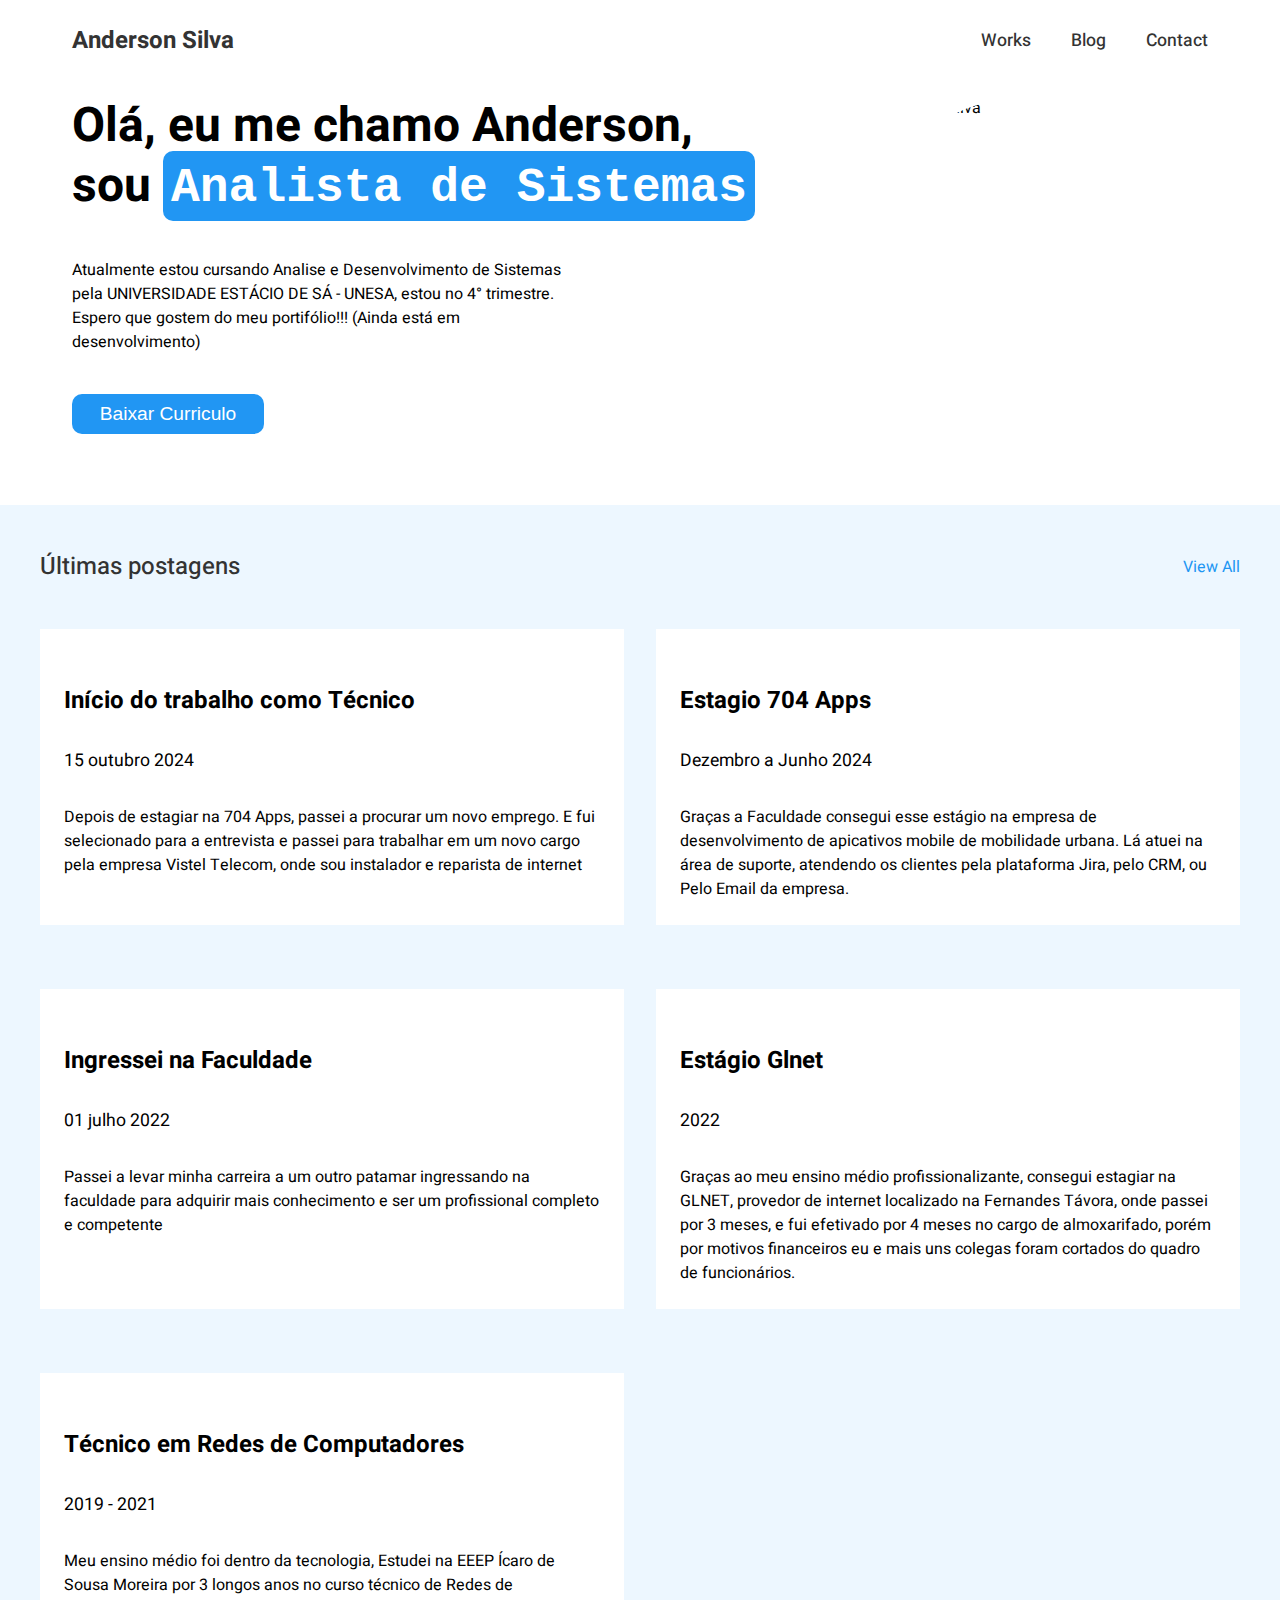
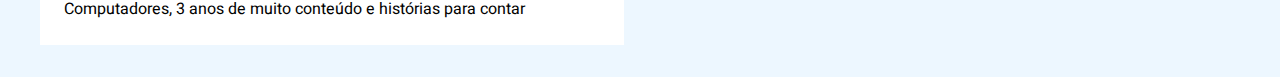
==== index.html @ 95ee0a13 "Atualizando portifólio" ====
<!DOCTYPE html>
<html lang="en">
  <head>
    <meta charset="UTF-8" />
    <meta name="viewport" content="width=device-width, initial-scale=1.0" />
    <title>Portifólio</title>
    <link rel="stylesheet" href="./css/styles.css" />
    <link rel="stylesheet" href="./css/responsive.css" />
  </head>
  <body>
    <header>
      <nav id="navbar">
        <div>
          <a href="#" class="nav-brand">Anderson Silva</a>
          <a href="#" class="nav-brand-responsivo"
            ><img
              src="https://avatars.githubusercontent.com/u/168702409?v=4"
              alt="Anderson da Silva"
              class="nav-brand-responsivo-img"
          /></a>
        </div>

        <ul class="nav-list">
          <li class="nav-item"><a href="#">Works</a></li>
          <li class="nav-item"><a href="#post">Blog</a></li>
          <li class="nav-item"><a href="#">Contact</a></li>
        </ul>
      </nav>
    </header>

    <main>
      <section id="banner">
        <div class="banner-content">
          <h1 class="banner-content-title">
            Olá, eu me chamo Anderson, <br />sou
            <span class="title-span"><code>Analista de Sistemas</code></span>
          </h1>
          <p class="banner-content-subtitle">
            Atualmente estou cursando Analise e Desenvolvimento de Sistemas pela
            UNIVERSIDADE ESTÁCIO DE SÁ - UNESA, estou no 4° trimestre. Espero
            que gostem do meu portifólio!!! (Ainda está em desenvolvimento)
          </p>
          <a
            href="./src/ANDERSON_DA_SILVA_VALENTIM.pdf"
            download="curriculo_anderson_atualizado"
            ><button class="banner-content-btn">Baixar Curriculo</button></a
          >
        </div>

        <img
          src="https://avatars.githubusercontent.com/u/168702409?v=4"
          alt="Anderson Silva"
          class="banner-image"
        />
      </section>

      <section id="post">
        <div class="post-content">
          <div class="post-content-header">
            <h2 class="section-title">Últimas postagens</h2>
            <a href="#" class="view-all-link">View All</a>
          </div>

          <div class="post-cards">
            <div class="post-card">
              <h3>Início do trabalho como Técnico</h3>
              <span>15 outubro 2024</span>
              <p>
                Depois de estagiar na 704 Apps, passei a procurar um novo
                emprego. E fui selecionado para a entrevista e passei para
                trabalhar em um novo cargo pela empresa Vistel Telecom, onde sou
                instalador e reparista de internet
              </p>
            </div>

            <div class="post-card">
              <h3>Estagio 704 Apps</h3>
              <span>Dezembro a Junho 2024</span>
              <p>
                Graças a Faculdade consegui esse estágio na empresa de
                desenvolvimento de apicativos mobile de mobilidade urbana. Lá
                atuei na área de suporte, atendendo os clientes pela plataforma
                Jira, pelo CRM, ou Pelo Email da empresa.
              </p>
            </div>

            <div class="post-card">
              <h3>Ingressei na Faculdade</h3>
              <span>01 julho 2022</span>
              <p>
                Passei a levar minha carreira a um outro patamar ingressando na
                faculdade para adquirir mais conhecimento e ser um profissional
                completo e competente
              </p>
            </div>

            <div class="post-card">
              <h3>Estágio Glnet</h3>
              <span>2022</span>
              <p>
                Graças ao meu ensino médio profissionalizante, consegui estagiar
                na GLNET, provedor de internet localizado na Fernandes Távora,
                onde passei por 3 meses, e fui efetivado por 4 meses no cargo de
                almoxarifado, porém por motivos financeiros eu e mais uns
                colegas foram cortados do quadro de funcionários.
              </p>
            </div>

            <div class="post-card">
              <h3>Técnico em Redes de Computadores</h3>
              <span>2019 - 2021</span>
              <p>
                Meu ensino médio foi dentro da tecnologia, Estudei na EEEP Ícaro
                de Sousa Moreira por 3 longos anos no curso técnico de Redes de
                Computadores, 3 anos de muito conteúdo e histórias para contar
              </p>
            </div>
          </div>
        </div>
      </section>
    </main>

    <footer></footer>
  </body>
</html>
---- css/styles.css ----
@import url("https://fonts.googleapis.com/css2?family=Heebo:wght@100..900&display=swap");

:root {
  /* --background: #f7f7f7; */
  --background: #ffffff;
  --background2: #edf7ff;
  --background_teste: #777777;
  --cor1: #333333;
  --cor-secundaria: #2196f3;
  --cor-texto_contraste: #ffffff;
}

*,
::after,
::before {
  margin: 0;
  padding: 0;
  box-sizing: border-box;
}

html {
  scroll-behavior: smooth;
}

body {
  font-family: "Heebo", serif;
  background-color: var(--background);
}

header {
  background-color: #fff;
  width: 100%;
  height: 80px;
  position: fixed;
  top: 0;
}

header #navbar {
  display: flex;
  justify-content: space-between;
  align-items: center;
  max-width: 1200px; /* ? Coloca uma largura máxima na nossa NavBar para evitar que telas maiores fique fora do padrão*/
  padding: 0 2rem /* ? 2rem Equivale a 32px*/;
  margin: 0 auto; /* ? Centraliza nossa NavBar*/
  height: 80px;
}

header #navbar .nav-brand {
  text-decoration: none;
  font-size: 1.5rem;
  font-weight: 700;
  color: var(--cor1);
  transition: color 2s;
}

header #navbar .nav-brand:hover {
  color: var(--cor-secundaria);
  transition: color 0.5s;
}

header #navbar .nav-brand-responsivo {
  display: none;
}

header #navbar .nav-brand-responsivo .nav-brand-responsivo-img {
  width: 100%;
  max-width: 60px;
  border-radius: 50%;
}

/* * Lista de LINKS */
header #navbar .nav-list {
  list-style: none;
  display: flex;
  gap: 2.5rem;
  align-items: center;
}

header #navbar .nav-list .nav-item a {
  text-decoration: none;
  color: var(--cor1);
  font-size: 1.1rem;
  font-weight: 500;
  transition: all 2s;
}
header #navbar .nav-list .nav-item a:hover {
  color: var(--cor-secundaria);
  transition: color 0.5s;
}

main {
  margin-top: 6rem;
}

/* * Section */
main #banner {
  display: flex;
  max-width: 1200px;
  padding: 0 2rem;
  margin: 0 auto;
  justify-content: space-between;
  margin-bottom: 71px;
}

/* * H1 */
main #banner .banner-content .banner-content-title {
  font-size: 3rem;
  font-weight: 700;
  line-height: 60px;
  margin-bottom: 40px;
}

/* * Span do H1 */
main section#banner div.banner-content h1.banner-content-title span.title-span {
  background-color: var(--cor-secundaria);
  color: var(--cor-texto_contraste);
  padding: 0 0.5rem;
  border-radius: 10px;
}

/* * P */
main section#banner div.banner-content p.banner-content-subtitle {
  font-weight: 400;
  font-size: 1rem;
  line-height: 1.5rem;
  max-width: 500px;
  margin-bottom: 40px;
}

/* * Button */
main section#banner div.banner-content .banner-content-btn {
  width: 12rem;
  height: 2.5rem;
  background-color: var(--cor-secundaria);
  color: var(--cor-texto_contraste);
  font-size: 1.2rem;
  font-weight: 500;
  cursor: pointer;
  border-radius: 10px;
  padding: 8px 24px;
  border: none;
}

main section#banner img.banner-image {
  border-radius: 50%;
  width: 100%;
  max-width: 350px;
}

/* SECTION POST */
main section#post {
  background-color: var(--background2);
}

main section#post div.post-content {
  max-width: 1200px;
  margin: 0 auto;
}

main section#post div.post-content div.post-content-header {
  display: flex;
  justify-content: space-between;
  align-items: center;
  padding: 2rem 0;
}

main section#post div.post-content div.post-content-header h2.section-title {
  font-weight: 500;
  font-size: 1.5rem;
  line-height: 60px;
  color: var(--cor1);
}

main section#post div.post-content div.post-content-header a.view-all-link {
  text-decoration: none;
  color: var(--cor-secundaria);
}

main section#post div.post-content div.post-cards {
  display: grid;
  grid-template-columns: 1fr 1fr;
  gap: 2rem;
}

main section#post div.post-content div.post-cards div.post-card {
  padding: 1.5rem;
  background-color: var(--background);
  margin-bottom: 2rem;
}

main section#post div.post-content div.post-cards div.post-card h3 {
  font-weight: 700;
  font-size: 1.5rem;
  line-height: 2rem;
  margin: 2rem 0;
}

main section#post div.post-content div.post-cards div.post-card span {
  font-size: 1.1rem;
  font-weight: 400;
  line-height: 1.5rem;
  margin-bottom: 2rem;
  display: block;
}

main section#post div.post-content div.post-cards div.post-card p {
  font-size: 1rem;
  font-weight: 400;
  line-height: 1.5rem;
}
---- css/responsive.css ----
@media (max-width: 1220px) {
  main #post {
    padding: 0 6rem;
  }
}

@media (max-width: 1080px) {
  main section#banner img.banner-image {
    width: 300px;
  }

  html {
    font-size: 15px;
  }
}

@media (max-width: 980px) {
  html {
    font-size: 15px;
  }

  header #navbar {
    max-width: 700px;
    /* justify-content: space-around; */
  }

  header #navbar .nav-brand {
    display: none;
  }

  header #navbar .nav-brand-responsivo {
    display: block;
  }

  main section#banner img.banner-image {
    display: none;
  }

  main #banner {
    justify-content: center;
    padding-top: 100px;
  }

  main #banner .banner-content {
    display: flex;
    flex-direction: column;
    justify-content: center;
    align-items: center;
  }
}

@media (max-width: 900px) {
  main section#post div.post-content div.post-cards {
    grid-template-columns: 1fr;
    /* padding: 0 0.2rem; */
  }

  main section#post {
    /* padding: 0; */
    padding: 0 2rem;
  }
}

@media (max-width: 680px) {
  html {
    font-size: 14px;
  }
}

@media (max-width: 630px) {
  html {
    font-size: 13px;
  }

  main section#banner div.banner-content {
    display: flex;
    flex-direction: column;
    justify-content: center;
    align-items: center;
  }

  /* * Button */
  main section#banner div.banner-content .banner-content-btn {
    font-size: 1rem;
    text-align: center;
  }
}

@media (max-width: 590px) {
  main #banner .banner-content .banner-content-title {
    font-size: 2.5rem;
  }

  /* * P */
  main section#banner div.banner-content p.banner-content-subtitle {
    font-size: 1rem;
    max-width: 400px;
  }
}

@media (max-width: 505px) {
  main #banner .banner-content .banner-content-title {
    /* font-size: 2.2rem; */
  }

  main #banner .banner-content .banner-content-title span {
    font-size: 2.2rem;
  }
}

@media (max-width: 460px) {
  main #banner .banner-content .banner-content-title {
    /* font-size: 2rem; */
  }

  main #banner .banner-content .banner-content-title span {
    font-size: 1.8rem;
  }
}

@media (max-width: 375px) {
  main #banner .banner-content .banner-content-title {
    font-size: 1.6rem;
    margin-bottom: 20px;
  }

  main #banner .banner-content .banner-content-title span {
    font-size: 1.3rem;
  }
}
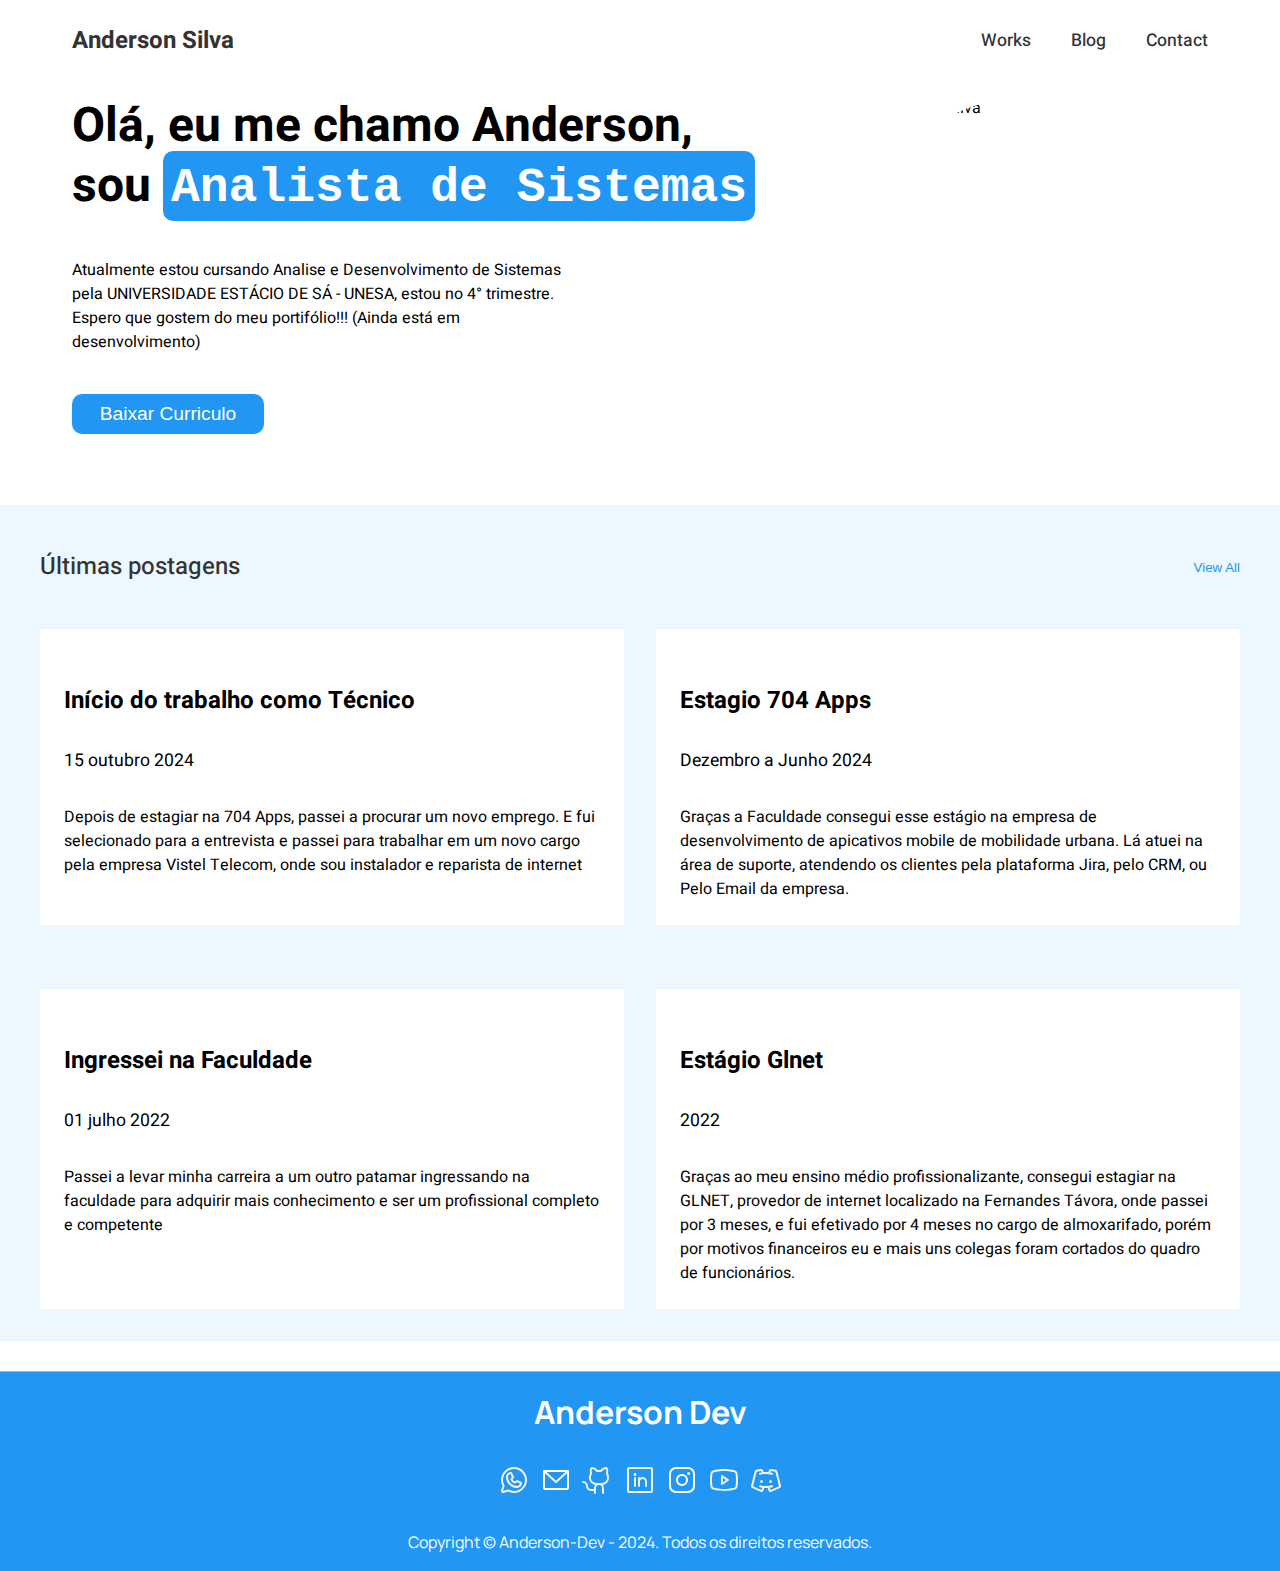
==== commit 68aa6e1d: "add footer and javascript" ====
--- a/index.html
+++ b/index.html
@@ -5,6 +5,7 @@
     <meta name="viewport" content="width=device-width, initial-scale=1.0" />
     <title>Portifólio</title>
     <link rel="stylesheet" href="./css/styles.css" />
+    <link rel="stylesheet" href="./css/especial.css" />
     <link rel="stylesheet" href="./css/responsive.css" />
   </head>
   <body>
@@ -58,11 +59,13 @@
         <div class="post-content">
           <div class="post-content-header">
             <h2 class="section-title">Últimas postagens</h2>
-            <a href="#" class="view-all-link">View All</a>
+            <button href="#" class="view-all-link" id="btn-view-post">
+              View All
+            </button>
           </div>
 
           <div class="post-cards">
-            <div class="post-card">
+            <div class="post-card post-card-ativo">
               <h3>Início do trabalho como Técnico</h3>
               <span>15 outubro 2024</span>
               <p>
@@ -73,7 +76,7 @@
               </p>
             </div>
 
-            <div class="post-card">
+            <div class="post-card post-card-ativo">
               <h3>Estagio 704 Apps</h3>
               <span>Dezembro a Junho 2024</span>
               <p>
@@ -84,7 +87,7 @@
               </p>
             </div>
 
-            <div class="post-card">
+            <div class="post-card post-card-ativo">
               <h3>Ingressei na Faculdade</h3>
               <span>01 julho 2022</span>
               <p>
@@ -94,7 +97,7 @@
               </p>
             </div>
 
-            <div class="post-card">
+            <div class="post-card post-card-ativo">
               <h3>Estágio Glnet</h3>
               <span>2022</span>
               <p>
@@ -115,11 +118,214 @@
                 Computadores, 3 anos de muito conteúdo e histórias para contar
               </p>
             </div>
+
+            <div class="post-card">
+              <h3>Técnico em Redes de Computadores</h3>
+              <span>2019 - 2021</span>
+              <p>
+                Meu ensino médio foi dentro da tecnologia, Estudei na EEEP Ícaro
+                de Sousa Moreira por 3 longos anos no curso técnico de Redes de
+                Computadores, 3 anos de muito conteúdo e histórias para contar
+              </p>
+            </div>
+
+            <div class="post-card">
+              <h3>Técnico em Redes de Computadores</h3>
+              <span>2019 - 2021</span>
+              <p>
+                Meu ensino médio foi dentro da tecnologia, Estudei na EEEP Ícaro
+                de Sousa Moreira por 3 longos anos no curso técnico de Redes de
+                Computadores, 3 anos de muito conteúdo e histórias para contar
+              </p>
+            </div>
+
+            <div class="post-card">
+              <h3>Técnico em Redes de Computadores</h3>
+              <span>2019 - 2021</span>
+              <p>
+                Meu ensino médio foi dentro da tecnologia, Estudei na EEEP Ícaro
+                de Sousa Moreira por 3 longos anos no curso técnico de Redes de
+                Computadores, 3 anos de muito conteúdo e histórias para contar
+              </p>
+            </div>
+
+            <div class="post-card">
+              <h3>Técnico em Redes de Computadores</h3>
+              <span>2019 - 2021</span>
+              <p>
+                Meu ensino médio foi dentro da tecnologia, Estudei na EEEP Ícaro
+                de Sousa Moreira por 3 longos anos no curso técnico de Redes de
+                Computadores, 3 anos de muito conteúdo e histórias para contar
+              </p>
+            </div>
+
+            <div class="post-card">
+              <h3>Técnico em Redes de Computadores</h3>
+              <span>2019 - 2021</span>
+              <p>
+                Meu ensino médio foi dentro da tecnologia, Estudei na EEEP Ícaro
+                de Sousa Moreira por 3 longos anos no curso técnico de Redes de
+                Computadores, 3 anos de muito conteúdo e histórias para contar
+              </p>
+            </div>
+
+            <div class="post-card">
+              <h3>Técnico em Redes de Computadores</h3>
+              <span>2019 - 2021</span>
+              <p>
+                Meu ensino médio foi dentro da tecnologia, Estudei na EEEP Ícaro
+                de Sousa Moreira por 3 longos anos no curso técnico de Redes de
+                Computadores, 3 anos de muito conteúdo e histórias para contar
+              </p>
+            </div>
           </div>
         </div>
       </section>
     </main>
 
-    <footer></footer>
+    <footer>
+      <div class="name_site"><h3>Anderson Dev</h3></div>
+      <div class="logo_contato">
+        <div>
+          <a
+            href="https://wa.me/5585989728040?text=Ol%C3%A1%20Anderson,%20gostaria%20de%20conhecer%20um%20pouco%20mais%20sobre%20seu%20trabalho."
+            class="logo_whatsapp"
+            target="_blank"
+          >
+            <svg
+              xmlns="http://www.w3.org/2000/svg"
+              width="32"
+              height="32"
+              fill="#f2f2f2"
+              viewBox="0 0 256 256"
+            >
+              <path
+                d="M187.58,144.84l-32-16a8,8,0,0,0-8,.5l-14.69,9.8a40.55,40.55,0,0,1-16-16l9.8-14.69a8,8,0,0,0,.5-8l-16-32A8,8,0,0,0,104,64a40,40,0,0,0-40,40,88.1,88.1,0,0,0,88,88,40,40,0,0,0,40-40A8,8,0,0,0,187.58,144.84ZM152,176a72.08,72.08,0,0,1-72-72A24,24,0,0,1,99.29,80.46l11.48,23L101,118a8,8,0,0,0-.73,7.51,56.47,56.47,0,0,0,30.15,30.15A8,8,0,0,0,138,155l14.61-9.74,23,11.48A24,24,0,0,1,152,176ZM128,24A104,104,0,0,0,36.18,176.88L24.83,210.93a16,16,0,0,0,20.24,20.24l34.05-11.35A104,104,0,1,0,128,24Zm0,192a87.87,87.87,0,0,1-44.06-11.81,8,8,0,0,0-6.54-.67L40,216,52.47,178.6a8,8,0,0,0-.66-6.54A88,88,0,1,1,128,216Z"
+              ></path>
+            </svg>
+          </a>
+        </div>
+
+        <div>
+          <a
+            href="mailto:anderson.developer360@gmail.com.br"
+            class="logo_email"
+            target="_blank"
+          >
+            <svg
+              xmlns="http://www.w3.org/2000/svg"
+              width="32"
+              height="32"
+              fill="#ffffff"
+              viewBox="0 0 256 256"
+            >
+              <path
+                d="M224,48H32a8,8,0,0,0-8,8V192a16,16,0,0,0,16,16H216a16,16,0,0,0,16-16V56A8,8,0,0,0,224,48ZM203.43,64,128,133.15,52.57,64ZM216,192H40V74.19l82.59,75.71a8,8,0,0,0,10.82,0L216,74.19V192Z"
+              ></path>
+            </svg>
+          </a>
+        </div>
+
+        <div>
+          <a
+            href="https://github.com/Anderson-Silva1"
+            class="logo_github"
+            target="_blank"
+          >
+            <svg
+              xmlns="http://www.w3.org/2000/svg"
+              width="32"
+              height="32"
+              fill="#f2f2f2"
+              viewBox="0 0 256 256"
+            >
+              <path
+                d="M208.31,75.68A59.78,59.78,0,0,0,202.93,28,8,8,0,0,0,196,24a59.75,59.75,0,0,0-48,24H124A59.75,59.75,0,0,0,76,24a8,8,0,0,0-6.93,4,59.78,59.78,0,0,0-5.38,47.68A58.14,58.14,0,0,0,56,104v8a56.06,56.06,0,0,0,48.44,55.47A39.8,39.8,0,0,0,96,192v8H72a24,24,0,0,1-24-24A40,40,0,0,0,8,136a8,8,0,0,0,0,16,24,24,0,0,1,24,24,40,40,0,0,0,40,40H96v16a8,8,0,0,0,16,0V192a24,24,0,0,1,48,0v40a8,8,0,0,0,16,0V192a39.8,39.8,0,0,0-8.44-24.53A56.06,56.06,0,0,0,216,112v-8A58.14,58.14,0,0,0,208.31,75.68ZM200,112a40,40,0,0,1-40,40H112a40,40,0,0,1-40-40v-8a41.74,41.74,0,0,1,6.9-22.48A8,8,0,0,0,80,73.83a43.81,43.81,0,0,1,.79-33.58,43.88,43.88,0,0,1,32.32,20.06A8,8,0,0,0,119.82,64h32.35a8,8,0,0,0,6.74-3.69,43.87,43.87,0,0,1,32.32-20.06A43.81,43.81,0,0,1,192,73.83a8.09,8.09,0,0,0,1,7.65A41.72,41.72,0,0,1,200,104Z"
+              ></path>
+            </svg>
+          </a>
+        </div>
+
+        <div>
+          <a
+            href="https://www.linkedin.com/in/anderson-silva-developer"
+            target="_blank"
+            class="logo_linkedin"
+          >
+            <svg
+              xmlns="http://www.w3.org/2000/svg"
+              width="32"
+              height="32"
+              fill="#f2f2f2"
+              viewBox="0 0 256 256"
+            >
+              <path
+                d="M216,24H40A16,16,0,0,0,24,40V216a16,16,0,0,0,16,16H216a16,16,0,0,0,16-16V40A16,16,0,0,0,216,24Zm0,192H40V40H216V216ZM96,112v64a8,8,0,0,1-16,0V112a8,8,0,0,1,16,0Zm88,28v36a8,8,0,0,1-16,0V140a20,20,0,0,0-40,0v36a8,8,0,0,1-16,0V112a8,8,0,0,1,15.79-1.78A36,36,0,0,1,184,140ZM100,84A12,12,0,1,1,88,72,12,12,0,0,1,100,84Z"
+              ></path>
+            </svg>
+          </a>
+        </div>
+
+        <div>
+          <a
+            href="https://www.instagram.com/anderson_silva_developer/"
+            class="logo_instagram"
+            target="_blank"
+          >
+            <svg
+              xmlns="http://www.w3.org/2000/svg"
+              width="32"
+              height="32"
+              fill="#ffffff"
+              viewBox="0 0 256 256"
+            >
+              <path
+                d="M128,80a48,48,0,1,0,48,48A48.05,48.05,0,0,0,128,80Zm0,80a32,32,0,1,1,32-32A32,32,0,0,1,128,160ZM176,24H80A56.06,56.06,0,0,0,24,80v96a56.06,56.06,0,0,0,56,56h96a56.06,56.06,0,0,0,56-56V80A56.06,56.06,0,0,0,176,24Zm40,152a40,40,0,0,1-40,40H80a40,40,0,0,1-40-40V80A40,40,0,0,1,80,40h96a40,40,0,0,1,40,40ZM192,76a12,12,0,1,1-12-12A12,12,0,0,1,192,76Z"
+              ></path>
+            </svg>
+          </a>
+        </div>
+
+        <div>
+          <a
+            href="https://www.youtube.com/@Anderson-dev360"
+            class="logo_youtube"
+            target="_blank"
+            ><svg
+              xmlns="http://www.w3.org/2000/svg"
+              width="32"
+              height="32"
+              fill="#f2f2f2"
+              viewBox="0 0 256 256"
+            >
+              <path
+                d="M164.44,121.34l-48-32A8,8,0,0,0,104,96v64a8,8,0,0,0,12.44,6.66l48-32a8,8,0,0,0,0-13.32ZM120,145.05V111l25.58,17ZM234.33,69.52a24,24,0,0,0-14.49-16.4C185.56,39.88,131,40,128,40s-57.56-.12-91.84,13.12a24,24,0,0,0-14.49,16.4C19.08,79.5,16,97.74,16,128s3.08,48.5,5.67,58.48a24,24,0,0,0,14.49,16.41C69,215.56,120.4,216,127.34,216h1.32c6.94,0,58.37-.44,91.18-13.11a24,24,0,0,0,14.49-16.41c2.59-10,5.67-28.22,5.67-58.48S236.92,79.5,234.33,69.52Zm-15.49,113a8,8,0,0,1-4.77,5.49c-31.65,12.22-85.48,12-86,12H128c-.54,0-54.33.2-86-12a8,8,0,0,1-4.77-5.49C34.8,173.39,32,156.57,32,128s2.8-45.39,5.16-54.47A8,8,0,0,1,41.93,68c30.52-11.79,81.66-12,85.85-12h.27c.54,0,54.38-.18,86,12a8,8,0,0,1,4.77,5.49C221.2,82.61,224,99.43,224,128S221.2,173.39,218.84,182.47Z"
+              ></path>
+            </svg>
+          </a>
+        </div>
+
+        <div>
+          <a href="#" class="logo_discord">
+            <svg
+              xmlns="http://www.w3.org/2000/svg"
+              width="32"
+              height="32"
+              fill="#f2f2f2"
+              viewBox="0 0 256 256"
+            >
+              <path
+                d="M104,140a12,12,0,1,1-12-12A12,12,0,0,1,104,140Zm60-12a12,12,0,1,0,12,12A12,12,0,0,0,164,128Zm74.45,64.9-67,29.71a16.17,16.17,0,0,1-21.71-9.1l-8.11-22q-6.72.45-13.63.46t-13.63-.46l-8.11,22a16.18,16.18,0,0,1-21.71,9.1l-67-29.71a15.93,15.93,0,0,1-9.06-18.51L38,58A16.07,16.07,0,0,1,51,46.14l36.06-5.93a16.22,16.22,0,0,1,18.26,11.88l3.26,12.84Q118.11,64,128,64t19.4.93l3.26-12.84a16.21,16.21,0,0,1,18.26-11.88L205,46.14A16.07,16.07,0,0,1,218,58l29.53,116.38A15.93,15.93,0,0,1,238.45,192.9ZM232,178.28,202.47,62s0,0-.08,0L166.33,56a.17.17,0,0,0-.17,0l-2.83,11.14c5,.94,10,2.06,14.83,3.42A8,8,0,0,1,176,86.31a8.09,8.09,0,0,1-2.16-.3A172.25,172.25,0,0,0,128,80a172.25,172.25,0,0,0-45.84,6,8,8,0,1,1-4.32-15.4c4.82-1.36,9.78-2.48,14.82-3.42L89.83,56s0,0-.12,0h0L53.61,61.93a.17.17,0,0,0-.09,0L24,178.33,91,208a.23.23,0,0,0,.22,0L98,189.72a173.2,173.2,0,0,1-20.14-4.32A8,8,0,0,1,82.16,170,171.85,171.85,0,0,0,128,176a171.85,171.85,0,0,0,45.84-6,8,8,0,0,1,4.32,15.41A173.2,173.2,0,0,1,158,189.72L164.75,208a.22.22,0,0,0,.21,0Z"
+              ></path>
+            </svg>
+          </a>
+        </div>
+      </div>
+      <div>
+        <p>Copyright © Anderson-Dev - 2024. Todos os direitos reservados.</p>
+      </div>
+    </footer>
+
+    <script src="./js/script.js"></script>
   </body>
 </html>
--- a/css/styles.css
+++ b/css/styles.css
@@ -1,4 +1,5 @@
 @import url("https://fonts.googleapis.com/css2?family=Heebo:wght@100..900&display=swap");
+@import url("https://fonts.googleapis.com/css2?family=Manrope:wght@200..800&display=swap");
 
 :root {
   /* --background: #f7f7f7; */
@@ -24,6 +25,7 @@
 
 body {
   font-family: "Heebo", serif;
+  /* font-family: "Manrope", serif; */
   background-color: var(--background);
 }
 
@@ -90,6 +92,7 @@
 
 main {
   margin-top: 6rem;
+  padding-bottom: 30px;
 }
 
 /* * Section */
@@ -171,9 +174,12 @@
   color: var(--cor1);
 }
 
-main section#post div.post-content div.post-content-header a.view-all-link {
+main section#post div.post-content div.post-content-header .view-all-link {
   text-decoration: none;
   color: var(--cor-secundaria);
+  border: none;
+  background: none;
+  cursor: pointer;
 }
 
 main section#post div.post-content div.post-cards {
@@ -208,3 +214,26 @@
   font-weight: 400;
   line-height: 1.5rem;
 }
+
+footer {
+  width: 100%;
+  height: 200px;
+  background-color: var(--cor-secundaria);
+  border-top: 1px solid #adb2b7;
+  display: flex;
+  flex-direction: column;
+  justify-content: center;
+  align-items: center;
+  gap: 30px;
+  color: #fff;
+  font-family: "Manrope", serif;
+}
+
+footer div.name_site h3 {
+  font-size: 2rem;
+}
+
+footer div.logo_contato {
+  display: flex;
+  gap: 10px;
+}
--- a/css/especial.css
+++ b/css/especial.css
@@ -0,0 +1,7 @@
+.post-card {
+  display: none;
+}
+
+.post-card.post-card-ativo {
+  display: block;
+}
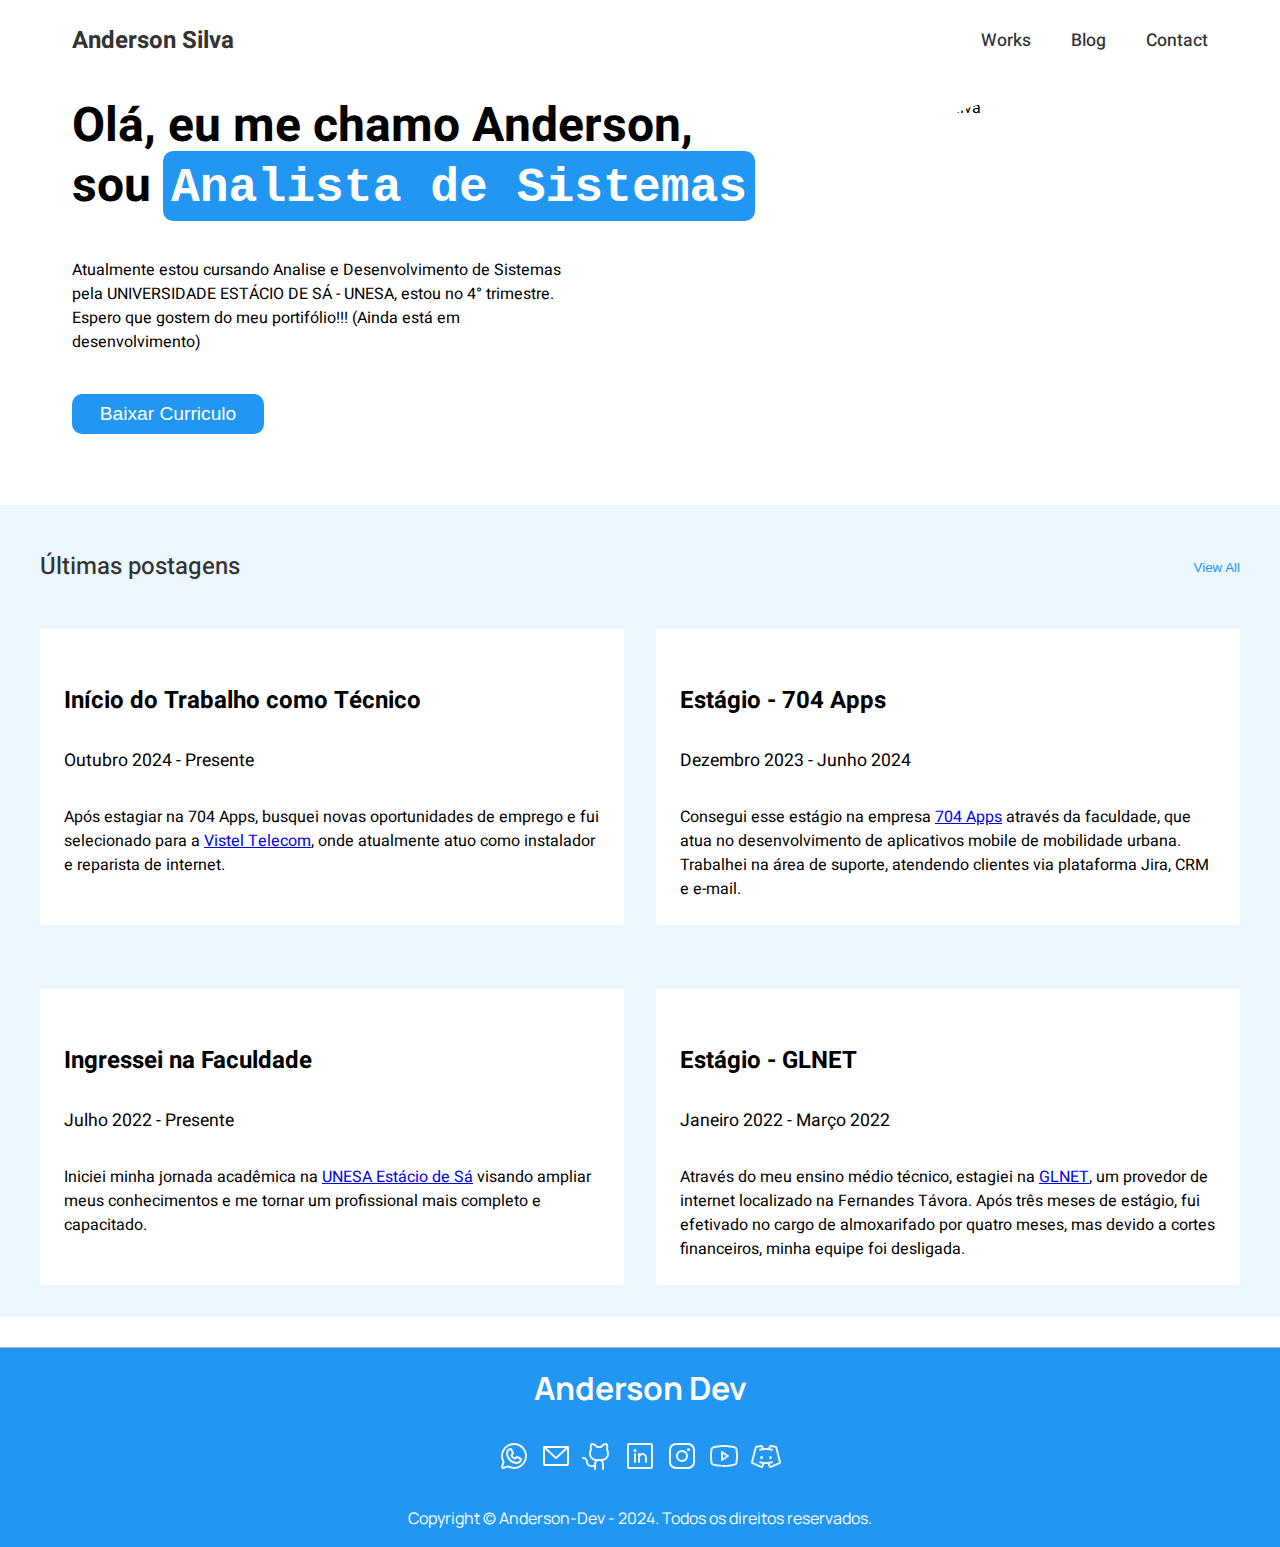
==== commit 52d81146: "atualizaçao links" ====
--- a/index.html
+++ b/index.html
@@ -24,7 +24,7 @@
         <ul class="nav-list">
           <li class="nav-item"><a href="#">Works</a></li>
           <li class="nav-item"><a href="#post">Blog</a></li>
-          <li class="nav-item"><a href="#">Contact</a></li>
+          <li class="nav-item"><a href="./page/contato.html">Contact</a></li>
         </ul>
       </nav>
     </header>
@@ -66,116 +66,73 @@
 
           <div class="post-cards">
             <div class="post-card post-card-ativo">
-              <h3>Início do trabalho como Técnico</h3>
-              <span>15 outubro 2024</span>
-              <p>
-                Depois de estagiar na 704 Apps, passei a procurar um novo
-                emprego. E fui selecionado para a entrevista e passei para
-                trabalhar em um novo cargo pela empresa Vistel Telecom, onde sou
-                instalador e reparista de internet
-              </p>
-            </div>
-
-            <div class="post-card post-card-ativo">
-              <h3>Estagio 704 Apps</h3>
-              <span>Dezembro a Junho 2024</span>
-              <p>
-                Graças a Faculdade consegui esse estágio na empresa de
-                desenvolvimento de apicativos mobile de mobilidade urbana. Lá
-                atuei na área de suporte, atendendo os clientes pela plataforma
-                Jira, pelo CRM, ou Pelo Email da empresa.
+              <h3>Início do Trabalho como Técnico</h3>
+              <span>Outubro 2024 - Presente</span>
+              <p>
+                Após estagiar na 704 Apps, busquei novas oportunidades de
+                emprego e fui selecionado para a
+                <a
+                  href="https://mkt.vistel.com.br/jnet-agora-e-vistel/?utm_source=adwords&utm_campaing=campanhainstitucional&utm_medium=GrupoInstitucional&utm_content=ad04&utm_term=Vistel%20telecom&gad_source=1&gclid=Cj0KCQiA4-y8BhC3ARIsAHmjC_G660l5NJ7_0Fv32Pl2CS_o-BpbBjSh1JyIhf13l3XvwSuw2Y_wpMAaAuD8EALw_wcB"
+                  target="_blank"
+                  >Vistel Telecom</a
+                >, onde atualmente atuo como instalador e reparista de internet.
+              </p>
+            </div>
+
+            <div class="post-card post-card-ativo">
+              <h3>Estágio - 704 Apps</h3>
+              <span>Dezembro 2023 - Junho 2024</span>
+              <p>
+                Consegui esse estágio na empresa
+                <a href="https://www.704apps.com.br/" target="_blank"
+                  >704 Apps</a
+                >
+                através da faculdade, que atua no desenvolvimento de aplicativos
+                mobile de mobilidade urbana. Trabalhei na área de suporte,
+                atendendo clientes via plataforma Jira, CRM e e-mail.
               </p>
             </div>
 
             <div class="post-card post-card-ativo">
               <h3>Ingressei na Faculdade</h3>
-              <span>01 julho 2022</span>
-              <p>
-                Passei a levar minha carreira a um outro patamar ingressando na
-                faculdade para adquirir mais conhecimento e ser um profissional
-                completo e competente
-              </p>
-            </div>
-
-            <div class="post-card post-card-ativo">
-              <h3>Estágio Glnet</h3>
-              <span>2022</span>
-              <p>
-                Graças ao meu ensino médio profissionalizante, consegui estagiar
-                na GLNET, provedor de internet localizado na Fernandes Távora,
-                onde passei por 3 meses, e fui efetivado por 4 meses no cargo de
-                almoxarifado, porém por motivos financeiros eu e mais uns
-                colegas foram cortados do quadro de funcionários.
+              <span>Julho 2022 - Presente</span>
+              <p>
+                Iniciei minha jornada acadêmica na
+                <a
+                  href="https://estacio.br/inscricao?utm_source=google&utm_medium=cpc&utm_campaign=mm_estacio_grad_fundo_conv_ead_net_google_search_marca_na_conta-ead&&mkwid=s&pcrid=730824253383&pdv=c&pmt=p&pkw=faculdade%20de%20est%C3%A1cio%20de%20s%C3%A1&product=&pgrid=64669973236&cpgnid=1669184060&ptaid=aud-2326044157657:kwd-1442060093501&adext=&gad_source=1&gclid=Cj0KCQiA4-y8BhC3ARIsAHmjC_FF-ub5Zzn9XTTTUl27Z1nycKeHuMM6USeHKXVeX1R0zXvKmeY1kt4aAlNyEALw_wcB&gclsrc=aw.ds"
+                  target="_blank"
+                  >UNESA Estácio de Sá</a
+                >
+                visando ampliar meus conhecimentos e me tornar um profissional
+                mais completo e capacitado.
+              </p>
+            </div>
+
+            <div class="post-card post-card-ativo">
+              <h3>Estágio - GLNET</h3>
+              <span>Janeiro 2022 - Março 2022</span>
+              <p>
+                Através do meu ensino médio técnico, estagiei na
+                <a href="https://glnet.com.br/" target="_blank">GLNET</a>, um
+                provedor de internet localizado na Fernandes Távora. Após três
+                meses de estágio, fui efetivado no cargo de almoxarifado por
+                quatro meses, mas devido a cortes financeiros, minha equipe foi
+                desligada.
               </p>
             </div>
 
             <div class="post-card">
               <h3>Técnico em Redes de Computadores</h3>
-              <span>2019 - 2021</span>
-              <p>
-                Meu ensino médio foi dentro da tecnologia, Estudei na EEEP Ícaro
-                de Sousa Moreira por 3 longos anos no curso técnico de Redes de
-                Computadores, 3 anos de muito conteúdo e histórias para contar
-              </p>
-            </div>
-
-            <div class="post-card">
-              <h3>Técnico em Redes de Computadores</h3>
-              <span>2019 - 2021</span>
-              <p>
-                Meu ensino médio foi dentro da tecnologia, Estudei na EEEP Ícaro
-                de Sousa Moreira por 3 longos anos no curso técnico de Redes de
-                Computadores, 3 anos de muito conteúdo e histórias para contar
-              </p>
-            </div>
-
-            <div class="post-card">
-              <h3>Técnico em Redes de Computadores</h3>
-              <span>2019 - 2021</span>
-              <p>
-                Meu ensino médio foi dentro da tecnologia, Estudei na EEEP Ícaro
-                de Sousa Moreira por 3 longos anos no curso técnico de Redes de
-                Computadores, 3 anos de muito conteúdo e histórias para contar
-              </p>
-            </div>
-
-            <div class="post-card">
-              <h3>Técnico em Redes de Computadores</h3>
-              <span>2019 - 2021</span>
-              <p>
-                Meu ensino médio foi dentro da tecnologia, Estudei na EEEP Ícaro
-                de Sousa Moreira por 3 longos anos no curso técnico de Redes de
-                Computadores, 3 anos de muito conteúdo e histórias para contar
-              </p>
-            </div>
-
-            <div class="post-card">
-              <h3>Técnico em Redes de Computadores</h3>
-              <span>2019 - 2021</span>
-              <p>
-                Meu ensino médio foi dentro da tecnologia, Estudei na EEEP Ícaro
-                de Sousa Moreira por 3 longos anos no curso técnico de Redes de
-                Computadores, 3 anos de muito conteúdo e histórias para contar
-              </p>
-            </div>
-
-            <div class="post-card">
-              <h3>Técnico em Redes de Computadores</h3>
-              <span>2019 - 2021</span>
-              <p>
-                Meu ensino médio foi dentro da tecnologia, Estudei na EEEP Ícaro
-                de Sousa Moreira por 3 longos anos no curso técnico de Redes de
-                Computadores, 3 anos de muito conteúdo e histórias para contar
-              </p>
-            </div>
-
-            <div class="post-card">
-              <h3>Técnico em Redes de Computadores</h3>
-              <span>2019 - 2021</span>
-              <p>
-                Meu ensino médio foi dentro da tecnologia, Estudei na EEEP Ícaro
-                de Sousa Moreira por 3 longos anos no curso técnico de Redes de
-                Computadores, 3 anos de muito conteúdo e histórias para contar
+              <span>Janeiro 2019 - Dezembro 2021</span>
+              <p>
+                Cursei o ensino médio técnico em Redes de Computadores na
+                <a
+                  href="https://qedu.org.br/escola/23323426-eeep-icaro-de-sousa-moreira"
+                  target="_blank"
+                >
+                  EEEP Ícaro de Sousa Moreira </a
+                >. Durante três anos, adquiri conhecimentos sólidos na área,
+                além de vivenciar experiências enriquecedoras.
               </p>
             </div>
           </div>
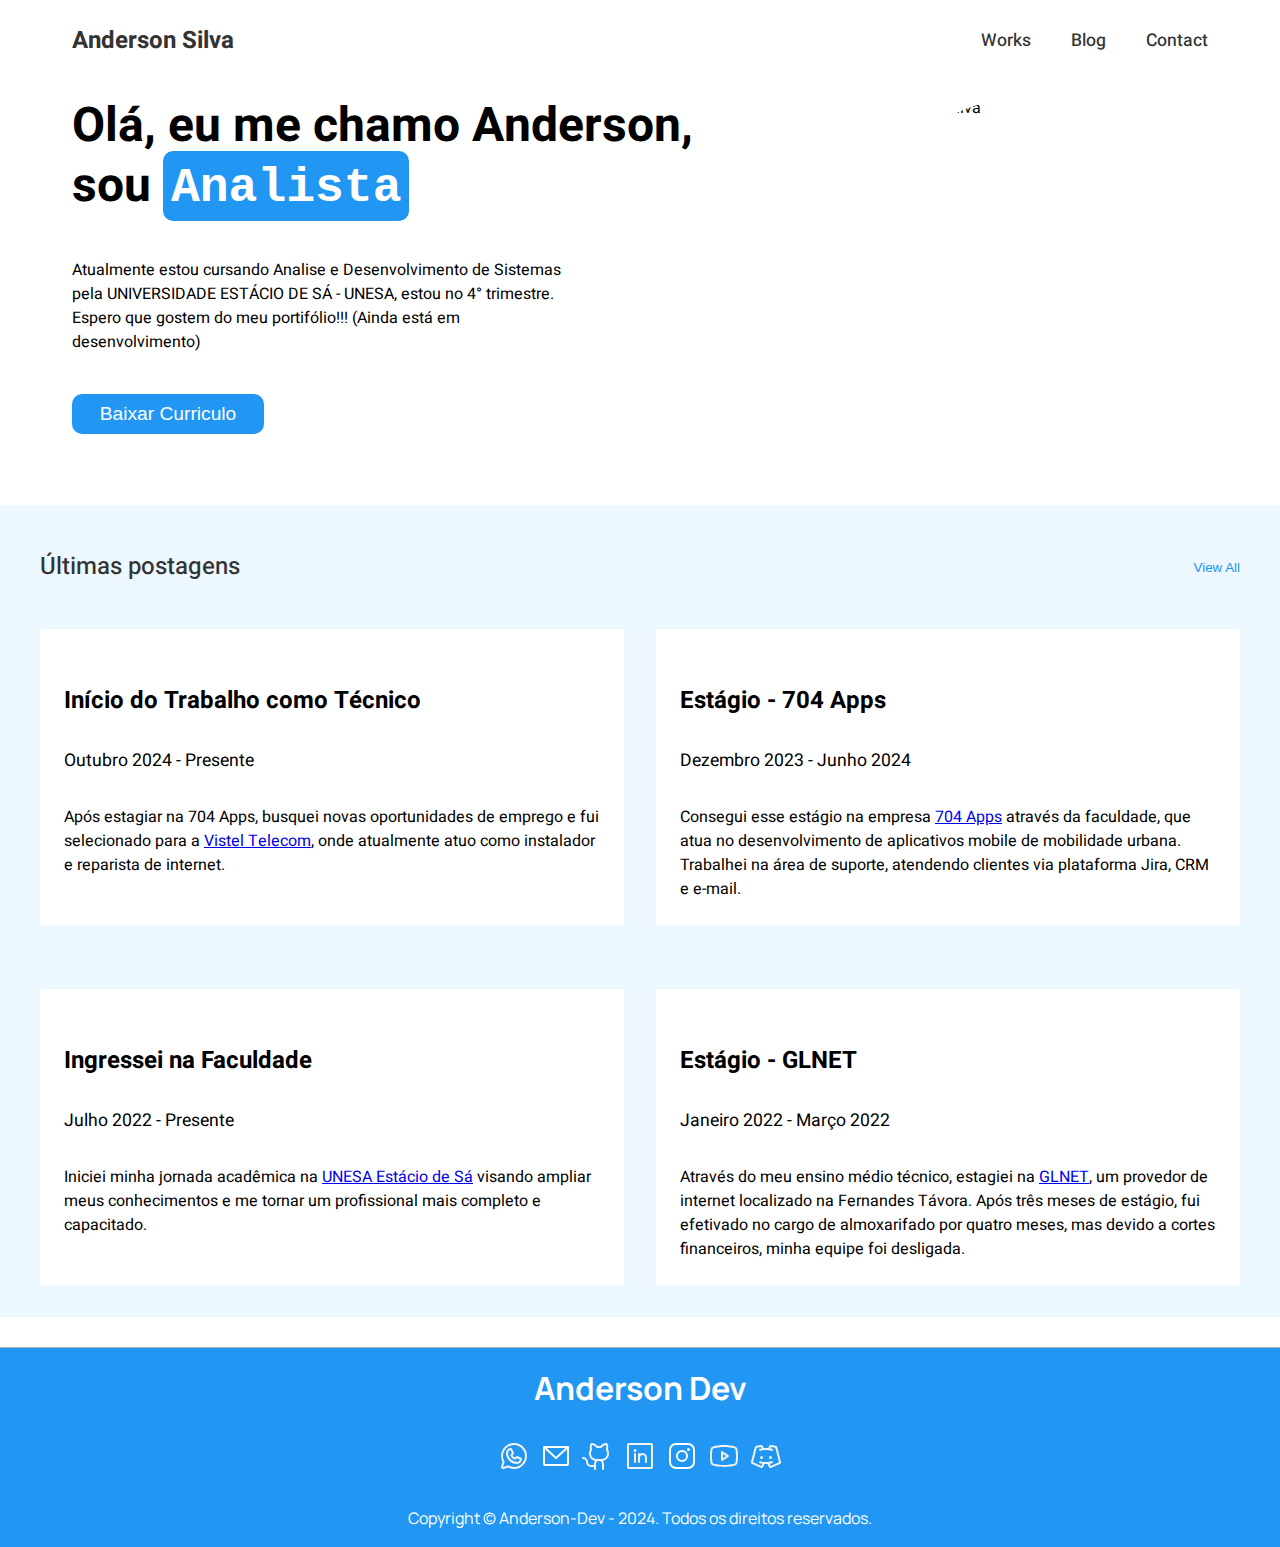
==== commit e58cee2f: "efeito escrita altomática" ====
--- a/index.html
+++ b/index.html
@@ -34,7 +34,7 @@
         <div class="banner-content">
           <h1 class="banner-content-title">
             Olá, eu me chamo Anderson, <br />sou
-            <span class="title-span"><code>Analista de Sistemas</code></span>
+            <span class="title-span"><code id="auto-escrita"></code></span>
           </h1>
           <p class="banner-content-subtitle">
             Atualmente estou cursando Analise e Desenvolvimento de Sistemas pela
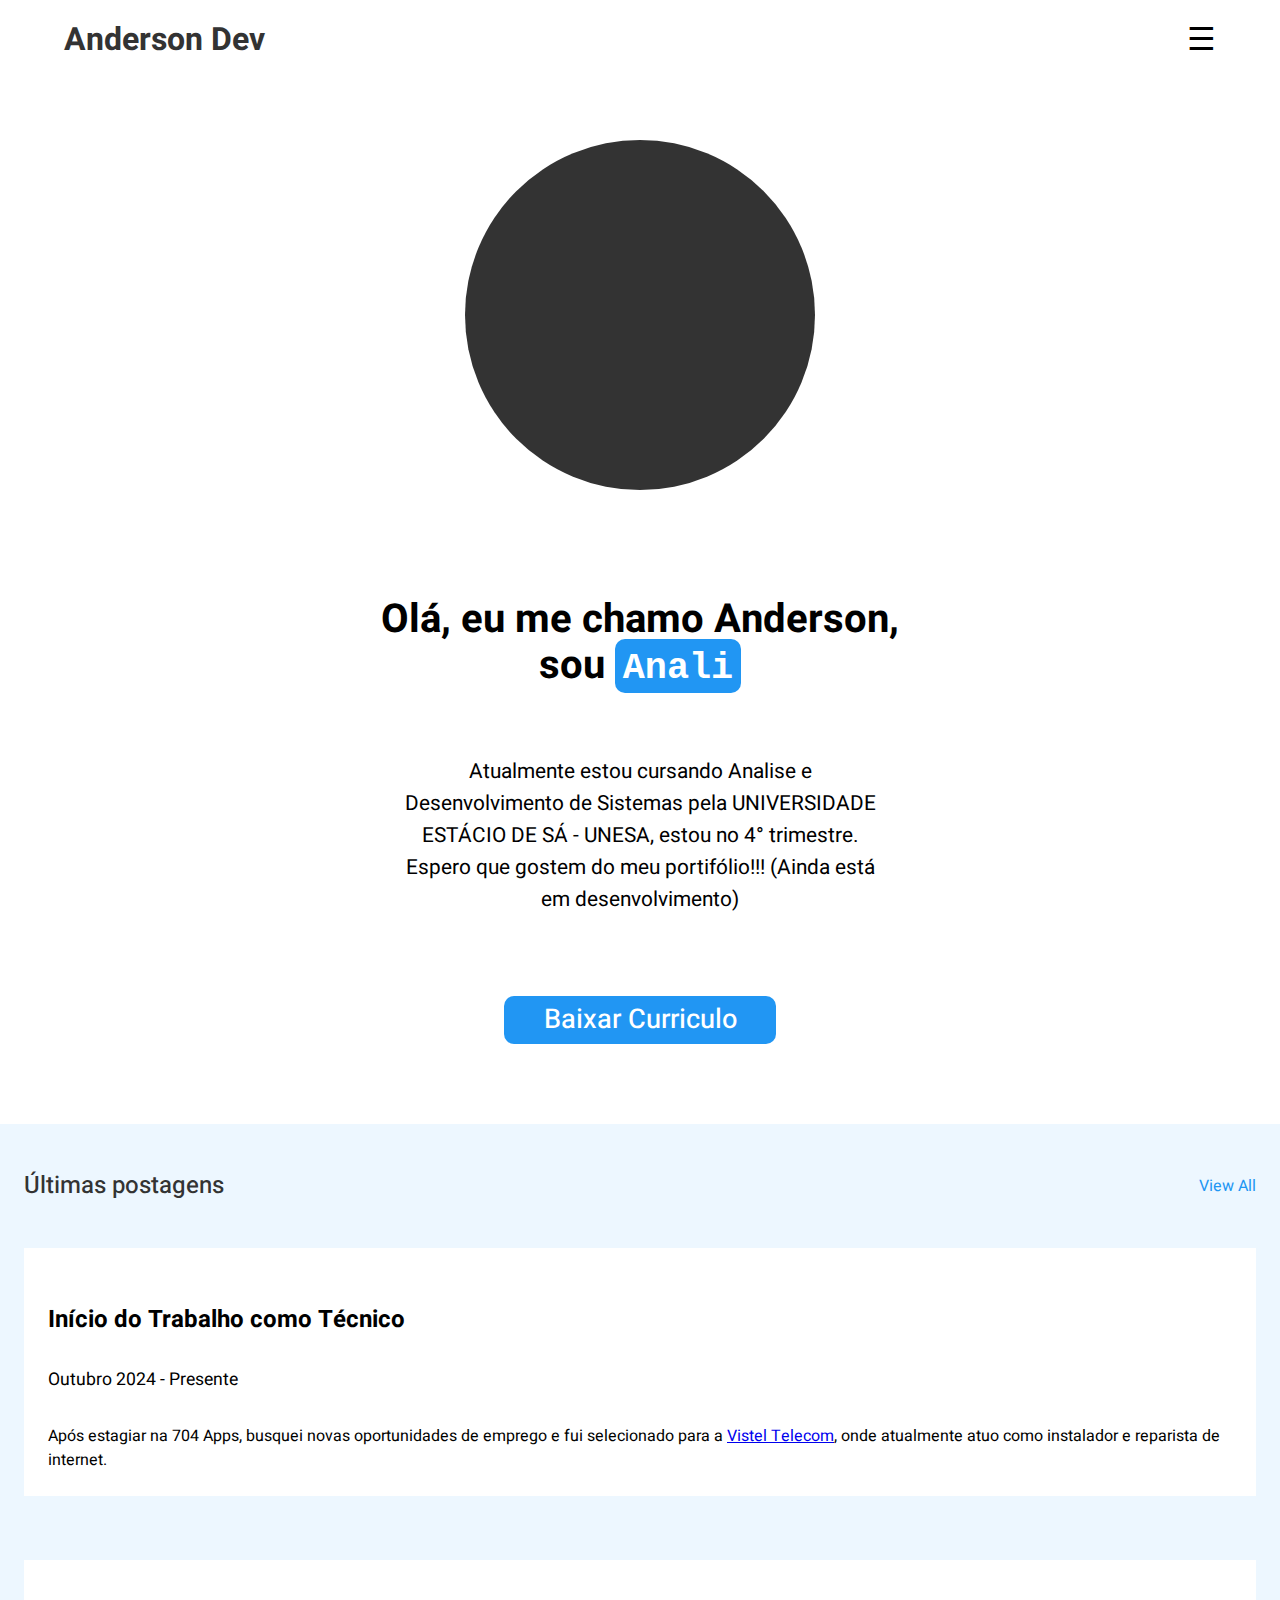
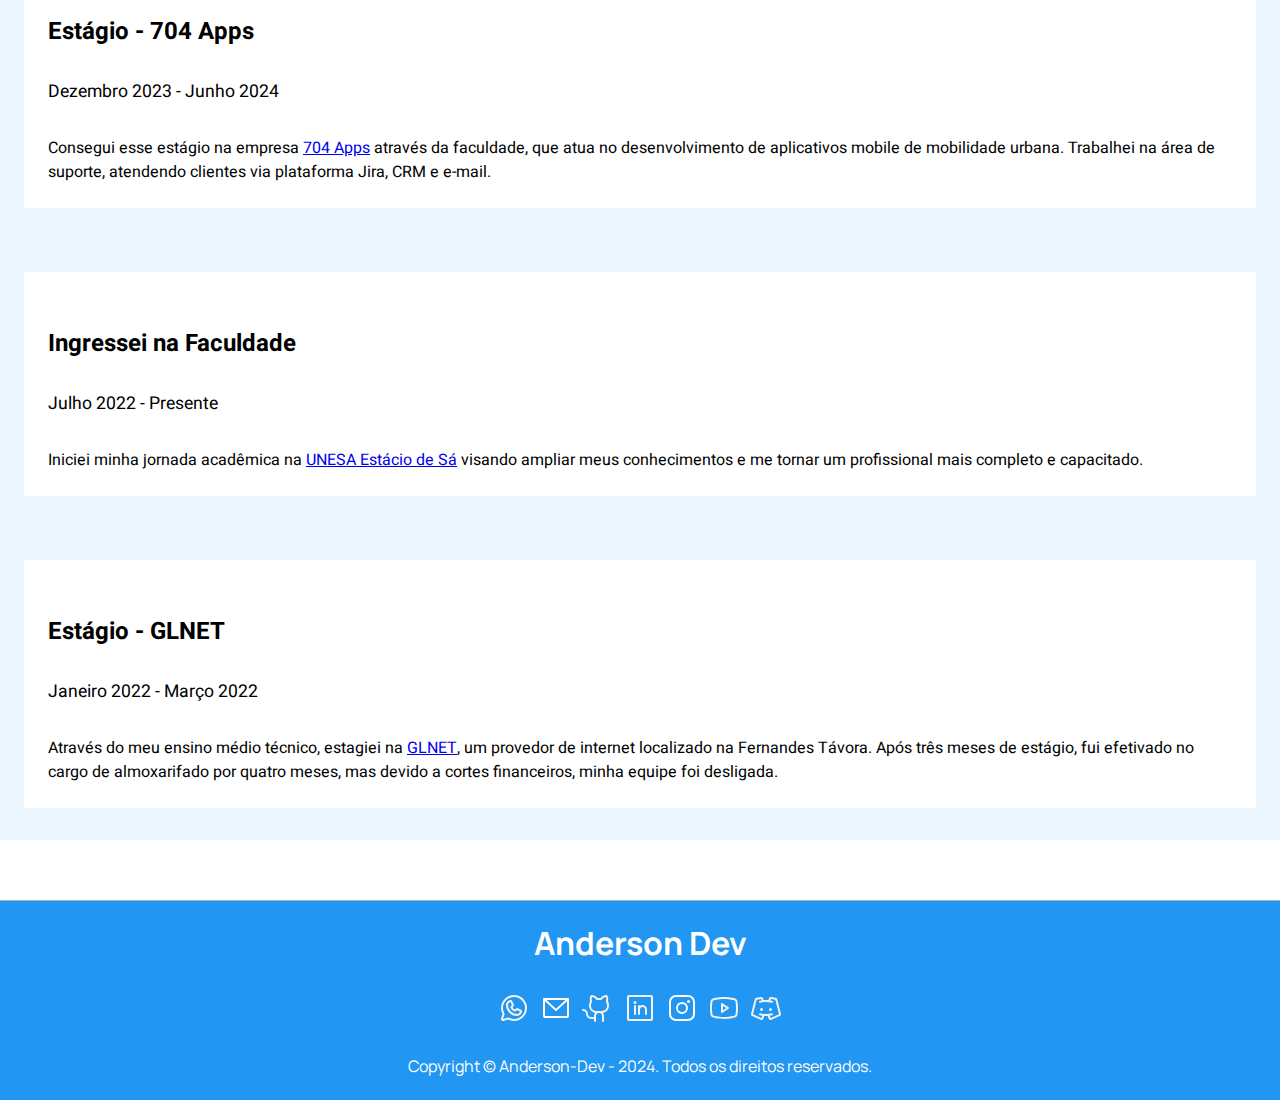
==== commit f46d5730: "atualizaçao" ====
--- a/index.html
+++ b/index.html
@@ -4,27 +4,22 @@
     <meta charset="UTF-8" />
     <meta name="viewport" content="width=device-width, initial-scale=1.0" />
     <title>Portifólio</title>
+    <link rel="stylesheet" href="./css/normalize.css" />
     <link rel="stylesheet" href="./css/styles.css" />
-    <link rel="stylesheet" href="./css/especial.css" />
     <link rel="stylesheet" href="./css/responsive.css" />
   </head>
   <body>
     <header>
       <nav id="navbar">
-        <div>
-          <a href="#" class="nav-brand">Anderson Silva</a>
-          <a href="#" class="nav-brand-responsivo"
-            ><img
-              src="https://avatars.githubusercontent.com/u/168702409?v=4"
-              alt="Anderson da Silva"
-              class="nav-brand-responsivo-img"
-          /></a>
-        </div>
-
-        <ul class="nav-list">
-          <li class="nav-item"><a href="#">Works</a></li>
-          <li class="nav-item"><a href="#post">Blog</a></li>
-          <li class="nav-item"><a href="./page/contato.html">Contact</a></li>
+        <a href="./index.html" class="nav-brand">Anderson Dev</a>
+
+        <div class="menu-toggle" id="menu-toggle">☰</div>
+
+        <ul class="nav-list" id="nav-list">
+          <li><a href="#banner-content-btn">Blog</a></li>
+          <li><a href="#">Sobre</a></li>
+          <li><a href="#">Projetos</a></li>
+          <li><a href="#">Contato</a></li>
         </ul>
       </nav>
     </header>
@@ -44,15 +39,19 @@
           <a
             href="./src/ANDERSON_DA_SILVA_VALENTIM.pdf"
             download="curriculo_anderson_atualizado"
-            ><button class="banner-content-btn">Baixar Curriculo</button></a
-          >
-        </div>
-
-        <img
-          src="https://avatars.githubusercontent.com/u/168702409?v=4"
-          alt="Anderson Silva"
-          class="banner-image"
-        />
+            ><button class="banner-content-btn" id="banner-content-btn">Baixar Curriculo</button></a
+          >
+        </div>
+
+        <div>
+          <!-- <img
+            src="https://avatars.githubusercontent.com/u/168702409?v=4"
+            alt="Anderson Silva"
+            class="banner-image"
+          /> -->
+
+          <div class="imagem_improvisada"></div>
+        </div>
       </section>
 
       <section id="post">
@@ -135,6 +134,51 @@
                 além de vivenciar experiências enriquecedoras.
               </p>
             </div>
+
+            <div class="post-card">
+              <h3>Técnico em Redes de Computadores</h3>
+              <span>Janeiro 2019 - Dezembro 2021</span>
+              <p>
+                Cursei o ensino médio técnico em Redes de Computadores na
+                <a
+                  href="https://qedu.org.br/escola/23323426-eeep-icaro-de-sousa-moreira"
+                  target="_blank"
+                >
+                  EEEP Ícaro de Sousa Moreira </a
+                >. Durante três anos, adquiri conhecimentos sólidos na área,
+                além de vivenciar experiências enriquecedoras.
+              </p>
+            </div>
+
+            <div class="post-card">
+              <h3>Técnico em Redes de Computadores</h3>
+              <span>Janeiro 2019 - Dezembro 2021</span>
+              <p>
+                Cursei o ensino médio técnico em Redes de Computadores na
+                <a
+                  href="https://qedu.org.br/escola/23323426-eeep-icaro-de-sousa-moreira"
+                  target="_blank"
+                >
+                  EEEP Ícaro de Sousa Moreira </a
+                >. Durante três anos, adquiri conhecimentos sólidos na área,
+                além de vivenciar experiências enriquecedoras.
+              </p>
+            </div>
+
+            <div class="post-card">
+              <h3>Técnico em Redes de Computadores</h3>
+              <span>Janeiro 2019 - Dezembro 2021</span>
+              <p>
+                Cursei o ensino médio técnico em Redes de Computadores na
+                <a
+                  href="https://qedu.org.br/escola/23323426-eeep-icaro-de-sousa-moreira"
+                  target="_blank"
+                >
+                  EEEP Ícaro de Sousa Moreira </a
+                >. Durante três anos, adquiri conhecimentos sólidos na área,
+                além de vivenciar experiências enriquecedoras.
+              </p>
+            </div>
           </div>
         </div>
       </section>
@@ -283,6 +327,7 @@
       </div>
     </footer>
 
+    
     <script src="./js/script.js"></script>
   </body>
 </html>
--- a/css/styles.css
+++ b/css/styles.css
@@ -1,5 +1,13 @@
 @import url("https://fonts.googleapis.com/css2?family=Heebo:wght@100..900&display=swap");
 @import url("https://fonts.googleapis.com/css2?family=Manrope:wght@200..800&display=swap");
+
+*,
+::after,
+::before {
+  margin: 0;
+  padding: 0;
+  box-sizing: border-box;
+}
 
 :root {
   /* --background: #f7f7f7; */
@@ -11,132 +19,182 @@
   --cor-texto_contraste: #ffffff;
 }
 
-*,
-::after,
-::before {
-  margin: 0;
-  padding: 0;
-  box-sizing: border-box;
-}
-
 html {
   scroll-behavior: smooth;
 }
 
 body {
   font-family: "Heebo", serif;
-  /* font-family: "Manrope", serif; */
   background-color: var(--background);
 }
 
 header {
-  background-color: #fff;
   width: 100%;
   height: 80px;
+  background-color: var(--background);
+  /* background-color: red; */
   position: fixed;
   top: 0;
 }
 
-header #navbar {
-  display: flex;
+header nav {
+  width: 100%;
+  height: 100%;
+  padding: 0 4rem;
+  display: flex;
+  flex-direction: row;
   justify-content: space-between;
   align-items: center;
-  max-width: 1200px; /* ? Coloca uma largura máxima na nossa NavBar para evitar que telas maiores fique fora do padrão*/
-  padding: 0 2rem /* ? 2rem Equivale a 32px*/;
-  margin: 0 auto; /* ? Centraliza nossa NavBar*/
-  height: 80px;
-}
-
-header #navbar .nav-brand {
+}
+
+header nav#navbar a.nav-brand {
   text-decoration: none;
-  font-size: 1.5rem;
+  font-size: 2rem;
   font-weight: 700;
   color: var(--cor1);
   transition: color 2s;
 }
 
-header #navbar .nav-brand:hover {
+header nav#navbar .nav-brand:hover {
   color: var(--cor-secundaria);
   transition: color 0.5s;
 }
 
-header #navbar .nav-brand-responsivo {
-  display: none;
-}
-
-header #navbar .nav-brand-responsivo .nav-brand-responsivo-img {
-  width: 100%;
-  max-width: 60px;
-  border-radius: 50%;
-}
-
-/* * Lista de LINKS */
-header #navbar .nav-list {
-  list-style: none;
-  display: flex;
-  gap: 2.5rem;
-  align-items: center;
-}
-
-header #navbar .nav-list .nav-item a {
-  text-decoration: none;
-  color: var(--cor1);
-  font-size: 1.1rem;
-  font-weight: 500;
-  transition: all 2s;
-}
-header #navbar .nav-list .nav-item a:hover {
+/* Menu Hamburguer */
+.menu-toggle {
+  display: block;
+  font-size: 2rem;
+}
+
+.menu-toggle:hover {
   color: var(--cor-secundaria);
   transition: color 0.5s;
-}
-
+  cursor: pointer;
+}
+
+.nav-list {
+  height: 80px;
+  display: flex;
+  flex-direction: column;
+  gap: 10px;
+  list-style: none;
+  display: none;
+  position: absolute;
+  right: 10px;
+  top: 80px;
+
+  
+    
+    visibility: hidden;
+    
+}
+
+@keyframes slideDown {
+  from {
+      opacity: 0;
+      transform: translateY(-40px);
+  }
+  to {
+      opacity: 1;
+      transform: translateY(0);
+  }
+}
+
+
+
+.active {
+  display: flex;
+  opacity: 1;
+  visibility: visible;
+  animation: slideDown 1s ease-out forwards;
+}
+
+.hide {
+  
+  display: none;
+}
+
+.nav-list li {
+  background-color: var(--cor-secundaria);
+  width: 200px;
+  border-radius: 20px;
+}
+
+.nav-list li a {
+  text-decoration: none;
+  font-size: 2rem;
+  width: 100%;
+  height: 100%;
+  color: var(--background);
+  padding: 30px;
+  line-height: 4rem;
+}
+
+/* Main - section informaçoes principais */
 main {
-  margin-top: 6rem;
-  padding-bottom: 30px;
-}
-
-/* * Section */
-main #banner {
-  display: flex;
-  max-width: 1200px;
-  padding: 0 2rem;
-  margin: 0 auto;
-  justify-content: space-between;
-  margin-bottom: 71px;
-}
-
-/* * H1 */
-main #banner .banner-content .banner-content-title {
-  font-size: 3rem;
-  font-weight: 700;
-  line-height: 60px;
-  margin-bottom: 40px;
-}
-
-/* * Span do H1 */
-main section#banner div.banner-content h1.banner-content-title span.title-span {
+  margin-top: 100px;
+  width: 100%;
+}
+main section#banner {
+  padding-top: 40px;
+  margin-bottom: 80px;
+  width: 100%;
+  display: flex;
+  flex-direction: column-reverse;
+  gap: 80px;
+  align-items: center;
+}
+
+main section#banner div.banner-content {
+  width: 80%;
+  display: flex;
+  flex-direction: column;
+  justify-content: center;
+  align-items: center;
+  gap: 40px;
+  
+}
+
+main section#banner div.banner-content h1 {
+  text-align: center;
+  font-size: 2.5rem;
+}
+
+main section#banner div.banner-content h1 span.title-span {
   background-color: var(--cor-secundaria);
   color: var(--cor-texto_contraste);
   padding: 0 0.5rem;
   border-radius: 10px;
-}
-
-/* * P */
-main section#banner div.banner-content p.banner-content-subtitle {
+  font-size: 2.3rem;
+}
+
+main section#banner div.banner-content p {
   font-weight: 400;
-  font-size: 1rem;
-  line-height: 1.5rem;
+  font-size: 1.3rem;
+  line-height: 2rem;
   max-width: 500px;
   margin-bottom: 40px;
-}
-
-/* * Button */
+  text-align: center;
+}
+
+main section#banner div img {
+  width: 350px;
+  height: 350px;
+  border-radius: 50%;
+}
+.imagem_improvisada {
+  width: 350px;
+  height: 350px;
+  border-radius: 50%;
+  background-color: #333333;
+}
+
 main section#banner div.banner-content .banner-content-btn {
-  width: 12rem;
-  height: 2.5rem;
+  width: 17rem;
+  height: 3rem;
   background-color: var(--cor-secundaria);
   color: var(--cor-texto_contraste);
-  font-size: 1.2rem;
+  font-size: 1.7rem;
   font-weight: 500;
   cursor: pointer;
   border-radius: 10px;
@@ -144,96 +202,101 @@
   border: none;
 }
 
-main section#banner img.banner-image {
-  border-radius: 50%;
-  width: 100%;
-  max-width: 350px;
-}
-
-/* SECTION POST */
+/* ----------- */
 main section#post {
-  background-color: var(--background2);
-}
-
-main section#post div.post-content {
-  max-width: 1200px;
-  margin: 0 auto;
-}
-
-main section#post div.post-content div.post-content-header {
-  display: flex;
-  justify-content: space-between;
-  align-items: center;
-  padding: 2rem 0;
-}
-
-main section#post div.post-content div.post-content-header h2.section-title {
-  font-weight: 500;
-  font-size: 1.5rem;
-  line-height: 60px;
-  color: var(--cor1);
-}
-
-main section#post div.post-content div.post-content-header .view-all-link {
-  text-decoration: none;
-  color: var(--cor-secundaria);
-  border: none;
-  background: none;
-  cursor: pointer;
-}
-
-main section#post div.post-content div.post-cards {
-  display: grid;
-  grid-template-columns: 1fr 1fr;
-  gap: 2rem;
-}
-
-main section#post div.post-content div.post-cards div.post-card {
-  padding: 1.5rem;
-  background-color: var(--background);
-  margin-bottom: 2rem;
-}
-
-main section#post div.post-content div.post-cards div.post-card h3 {
-  font-weight: 700;
-  font-size: 1.5rem;
-  line-height: 2rem;
-  margin: 2rem 0;
-}
-
-main section#post div.post-content div.post-cards div.post-card span {
-  font-size: 1.1rem;
-  font-weight: 400;
-  line-height: 1.5rem;
-  margin-bottom: 2rem;
-  display: block;
-}
-
-main section#post div.post-content div.post-cards div.post-card p {
-  font-size: 1rem;
-  font-weight: 400;
-  line-height: 1.5rem;
-}
-
-footer {
-  width: 100%;
-  height: 200px;
-  background-color: var(--cor-secundaria);
-  border-top: 1px solid #adb2b7;
-  display: flex;
-  flex-direction: column;
-  justify-content: center;
-  align-items: center;
-  gap: 30px;
-  color: #fff;
-  font-family: "Manrope", serif;
-}
-
-footer div.name_site h3 {
-  font-size: 2rem;
-}
-
-footer div.logo_contato {
-  display: flex;
-  gap: 10px;
-}
+    background-color: var(--background2);
+  }
+
+
+  
+  main section#post div.post-content div.post-content-header {
+    display: flex;
+    justify-content: space-between;
+    align-items: center;
+    padding: 2rem 1.5rem;
+  }
+
+  main section#post div.post-content div.post-content-header h2.section-title {
+    font-weight: 500;
+    font-size: 1.5rem;
+    line-height: 60px;
+    color: var(--cor1);
+  }
+  
+  main section#post div.post-content div.post-content-header .view-all-link {
+    text-decoration: none;
+    color: var(--cor-secundaria);
+    border: none;
+    background: none;
+    cursor: pointer;
+  }
+  
+  main section#post div.post-content div.post-cards {
+    display: grid;
+    grid-template-columns: 1fr;
+    gap: 2rem;
+    padding: 0 1.5rem;
+  }
+  
+  main section#post div.post-content div.post-cards div.post-card {
+    padding: 1.5rem;
+    background-color: var(--background);
+    margin-bottom: 2rem;
+    display: none;
+  }
+  
+  main
+    section#post
+    div.post-content
+    div.post-cards
+    div.post-card.post-card-ativo {
+    display: block;
+  }
+  
+  main section#post div.post-content div.post-cards div.post-card h3 {
+    font-weight: 700;
+    font-size: 1.5rem;
+    line-height: 2rem;
+    margin: 2rem 0;
+  }
+  
+  main section#post div.post-content div.post-cards div.post-card span {
+    font-size: 1.1rem;
+    font-weight: 400;
+    line-height: 1.5rem;
+    margin-bottom: 2rem;
+    display: block;
+  }
+  
+  main section#post div.post-content div.post-cards div.post-card p {
+    font-size: 1rem;
+    font-weight: 400;
+    line-height: 1.5rem;
+  }
+
+
+  /* Footer */
+
+  footer {
+    width: 100%;
+    height: 200px;
+    margin: 60px 0 0 0 ;
+    background-color: var(--cor-secundaria);
+    border-top: 1px solid #adb2b7;
+    display: flex;
+    flex-direction: column;
+    justify-content: center;
+    align-items: center;
+    gap: 30px;
+    color: #fff;
+    font-family: "Manrope", serif;
+  }
+  
+  footer div.name_site h3 {
+    font-size: 2rem;
+  }
+  
+  footer div.logo_contato {
+    display: flex;
+    gap: 10px;
+  }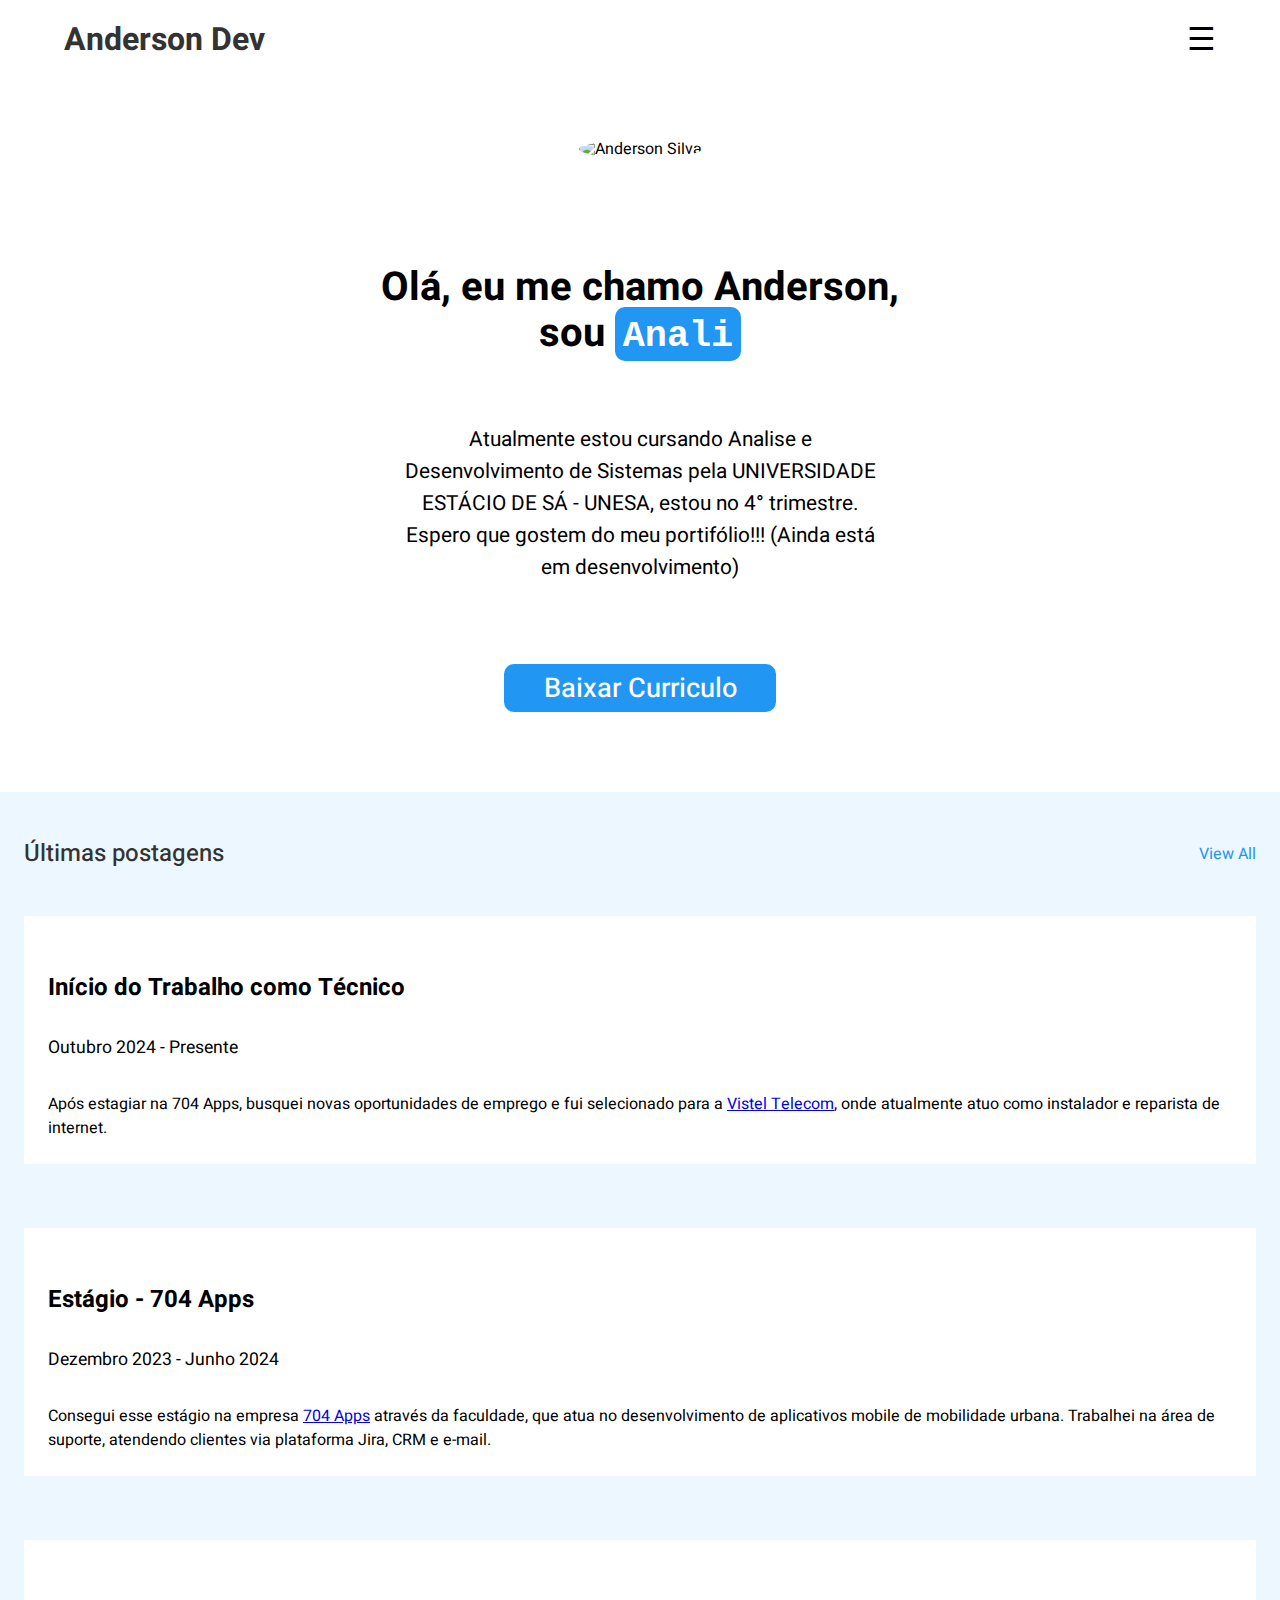
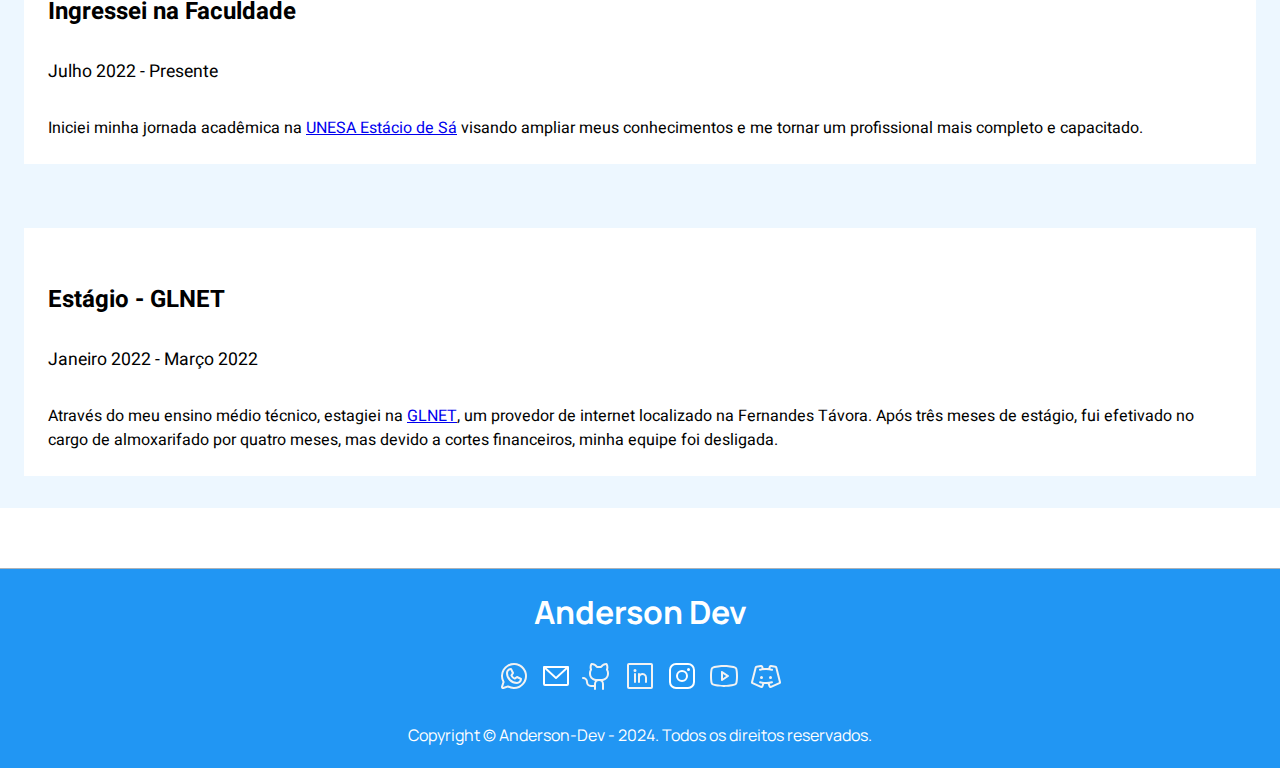
==== commit 7cfdfe8d: "atualizaçao" ====
--- a/index.html
+++ b/index.html
@@ -44,13 +44,13 @@
         </div>
 
         <div>
-          <!-- <img
+          <img
             src="https://avatars.githubusercontent.com/u/168702409?v=4"
             alt="Anderson Silva"
             class="banner-image"
-          /> -->
-
-          <div class="imagem_improvisada"></div>
+          />
+
+          <!-- <div class="imagem_improvisada"></div> -->
         </div>
       </section>
 
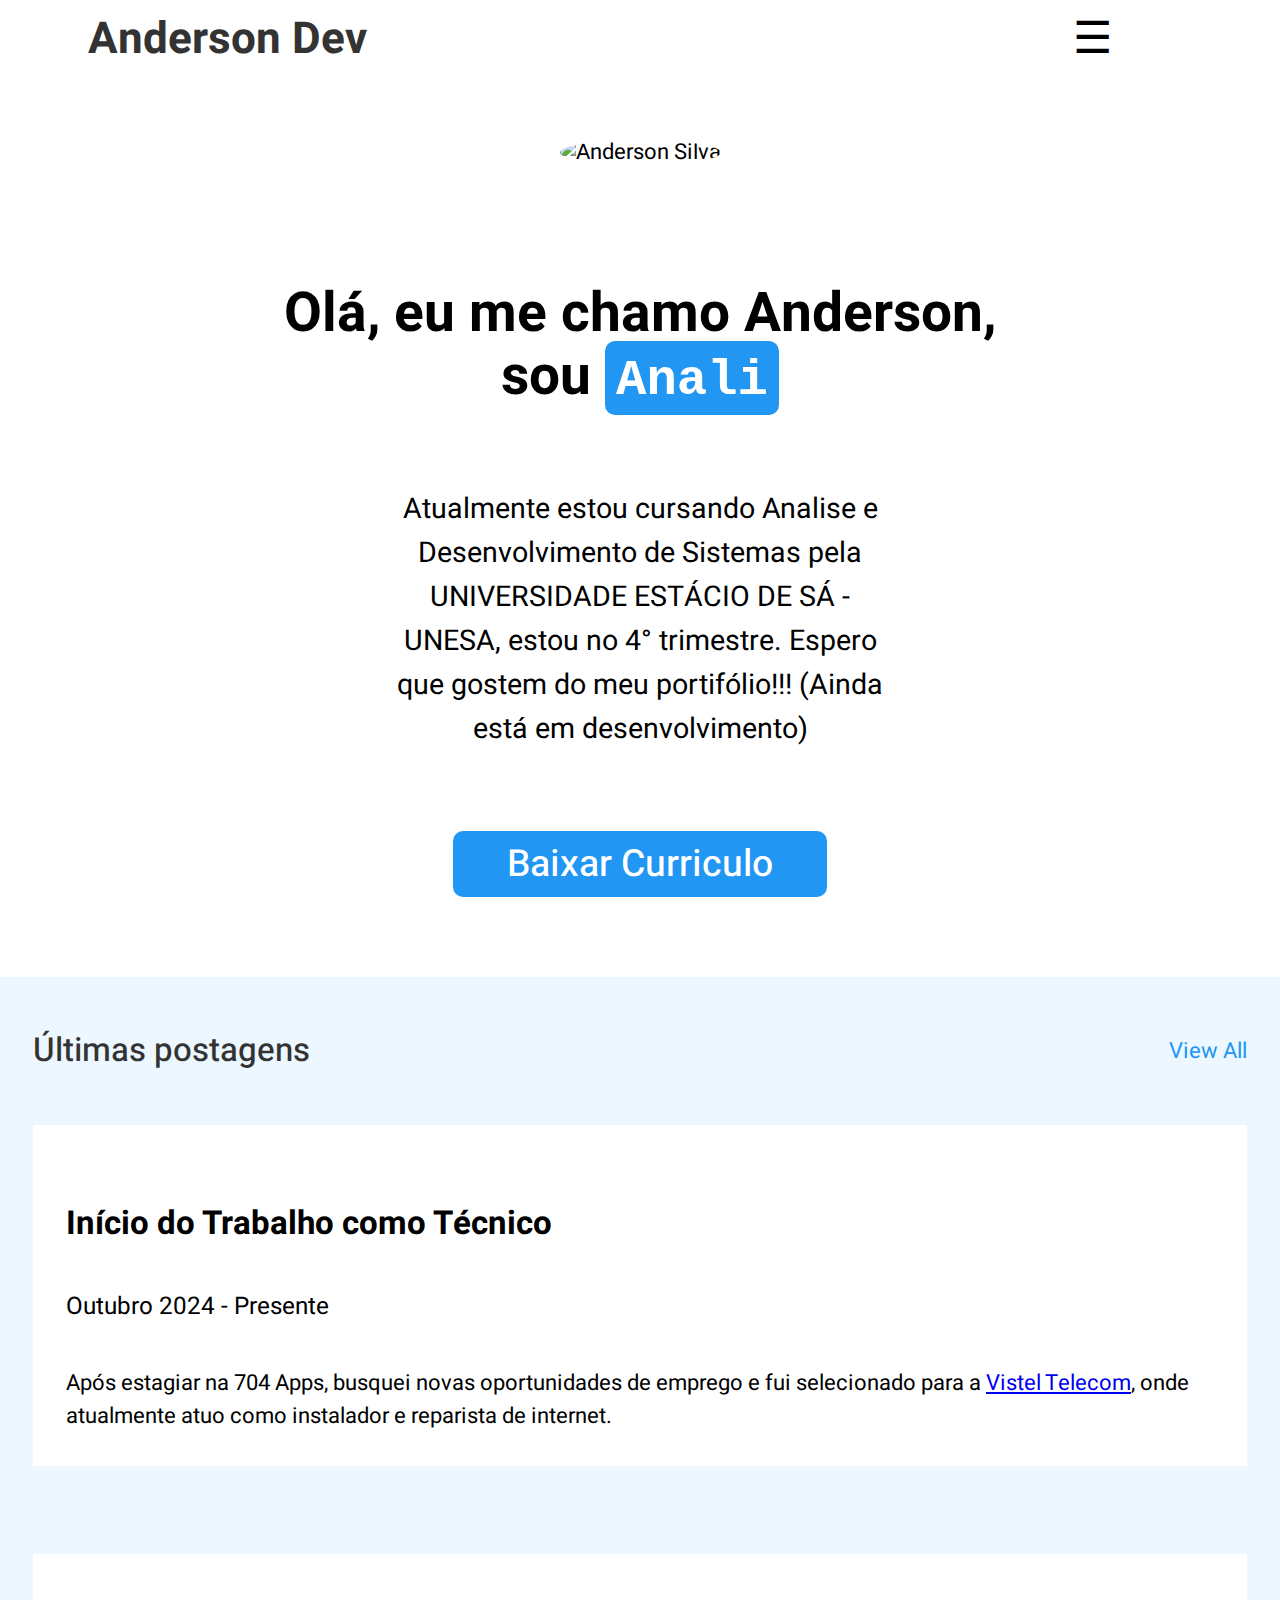
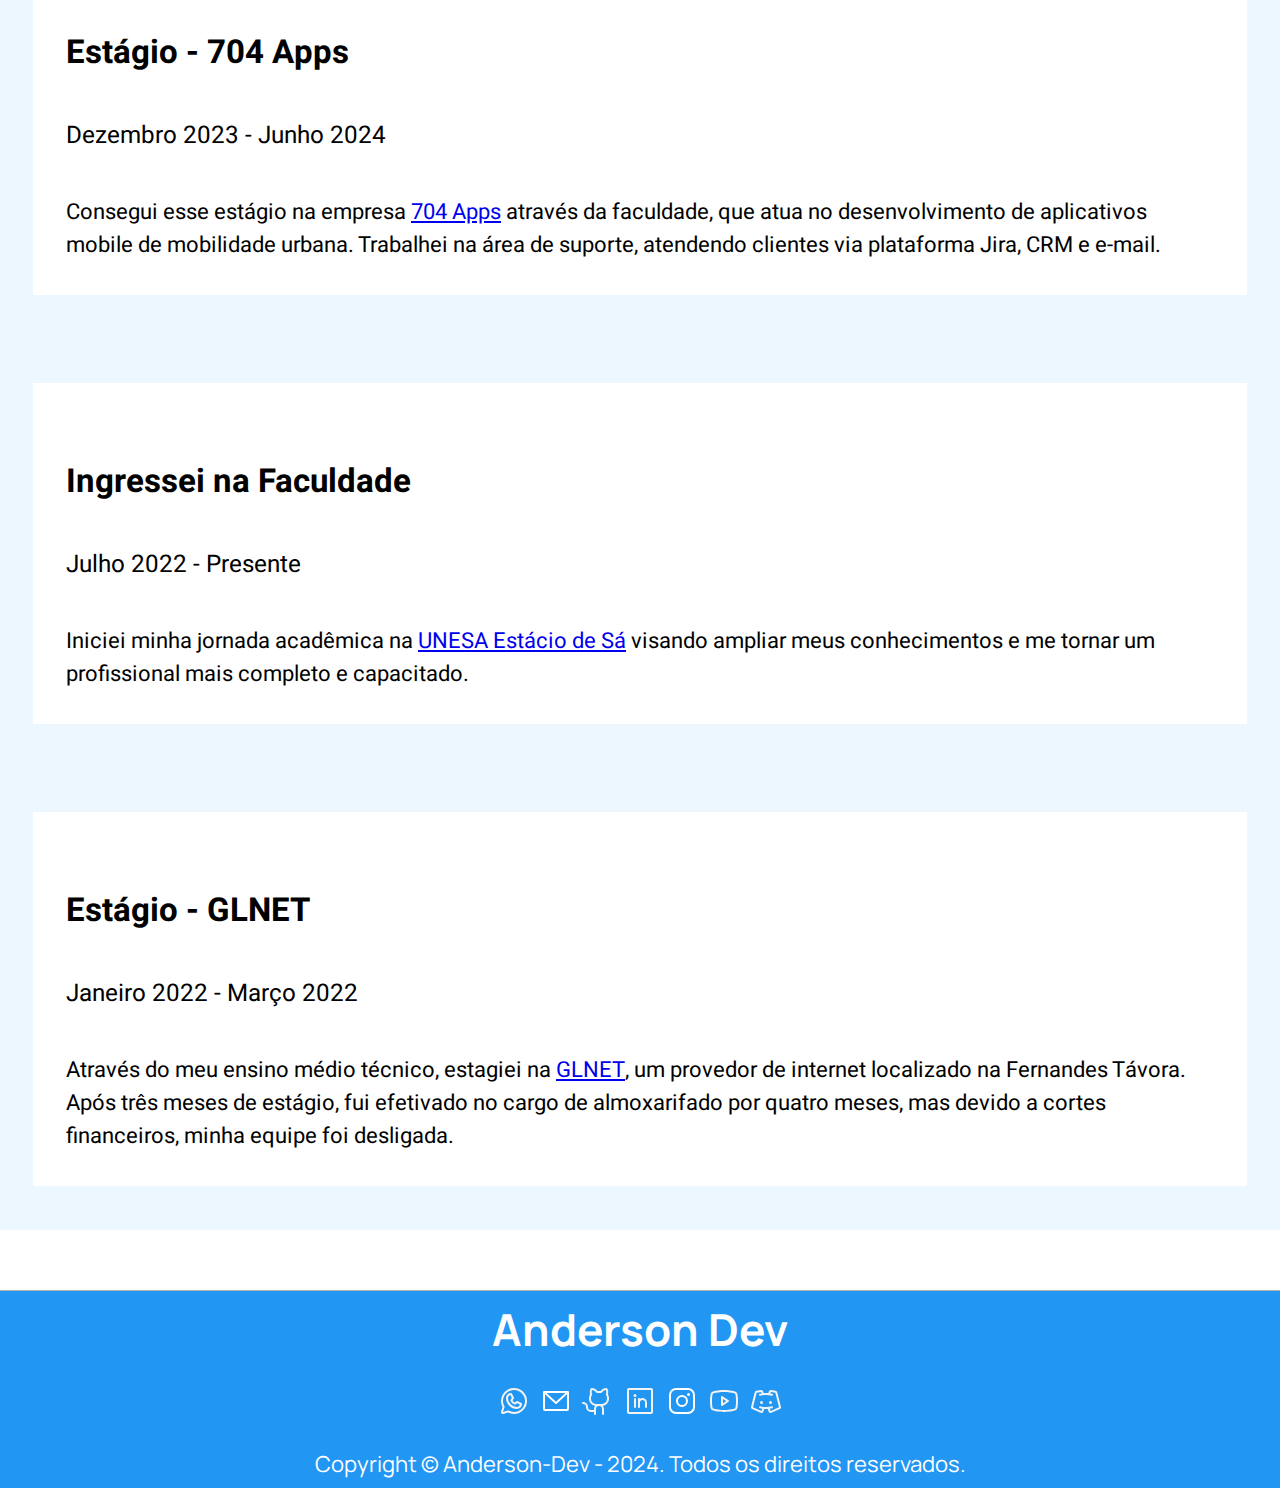
==== commit 4145f4ff: "atualizaçao" ====
--- a/index.html
+++ b/index.html
@@ -39,7 +39,9 @@
           <a
             href="./src/ANDERSON_DA_SILVA_VALENTIM.pdf"
             download="curriculo_anderson_atualizado"
-            ><button class="banner-content-btn" id="banner-content-btn">Baixar Curriculo</button></a
+            ><button class="banner-content-btn" id="banner-content-btn">
+              Baixar Curriculo
+            </button></a
           >
         </div>
 
@@ -327,7 +329,6 @@
       </div>
     </footer>
 
-    
     <script src="./js/script.js"></script>
   </body>
 </html>
--- a/css/responsive.css
+++ b/css/responsive.css
@@ -0,0 +1,60 @@
+/* Celulares pequenos (iPhone SE, Galaxy A01, etc.) */
+@media (max-width: 480px) {
+  html {
+    font-size: 14px;
+  }
+
+  main section#banner div img {
+    display: none;
+  }
+  .menu-toggle {
+    position: absolute;
+    top: 14px;
+    right: 10px;
+  }
+}
+
+/* Celulares médios e grandes (iPhone 11+, Galaxy S20, etc.) */
+@media (max-width: 768px) {
+  .menu-toggle {
+    position: absolute;
+    top: 14px;
+    right: 10px;
+  }
+
+  footer div p {
+    text-align: center;
+  }
+}
+
+/* Tablets (iPads, Galaxy Tab, etc.) */
+@media (max-width: 1024px) {
+  html {
+    font-size: 18px;
+  }
+}
+
+/* Laptops pequenos (MacBook Air, Ultrabooks) */
+@media (max-width: 1280px) {
+  html {
+    font-size: 20px;
+  }
+
+  header nav {
+    max-width: 1200px;
+  }
+}
+
+/* Monitores grandes (Full HD e superiores) */
+@media (max-width: 1600px) {
+  html {
+    font-size: 22px;
+  }
+}
+
+/* Telas gigantes (4K, TVs e UltraWide) */
+@media (min-width: 1920px) {
+  html {
+    font-size: 24px;
+  }
+}
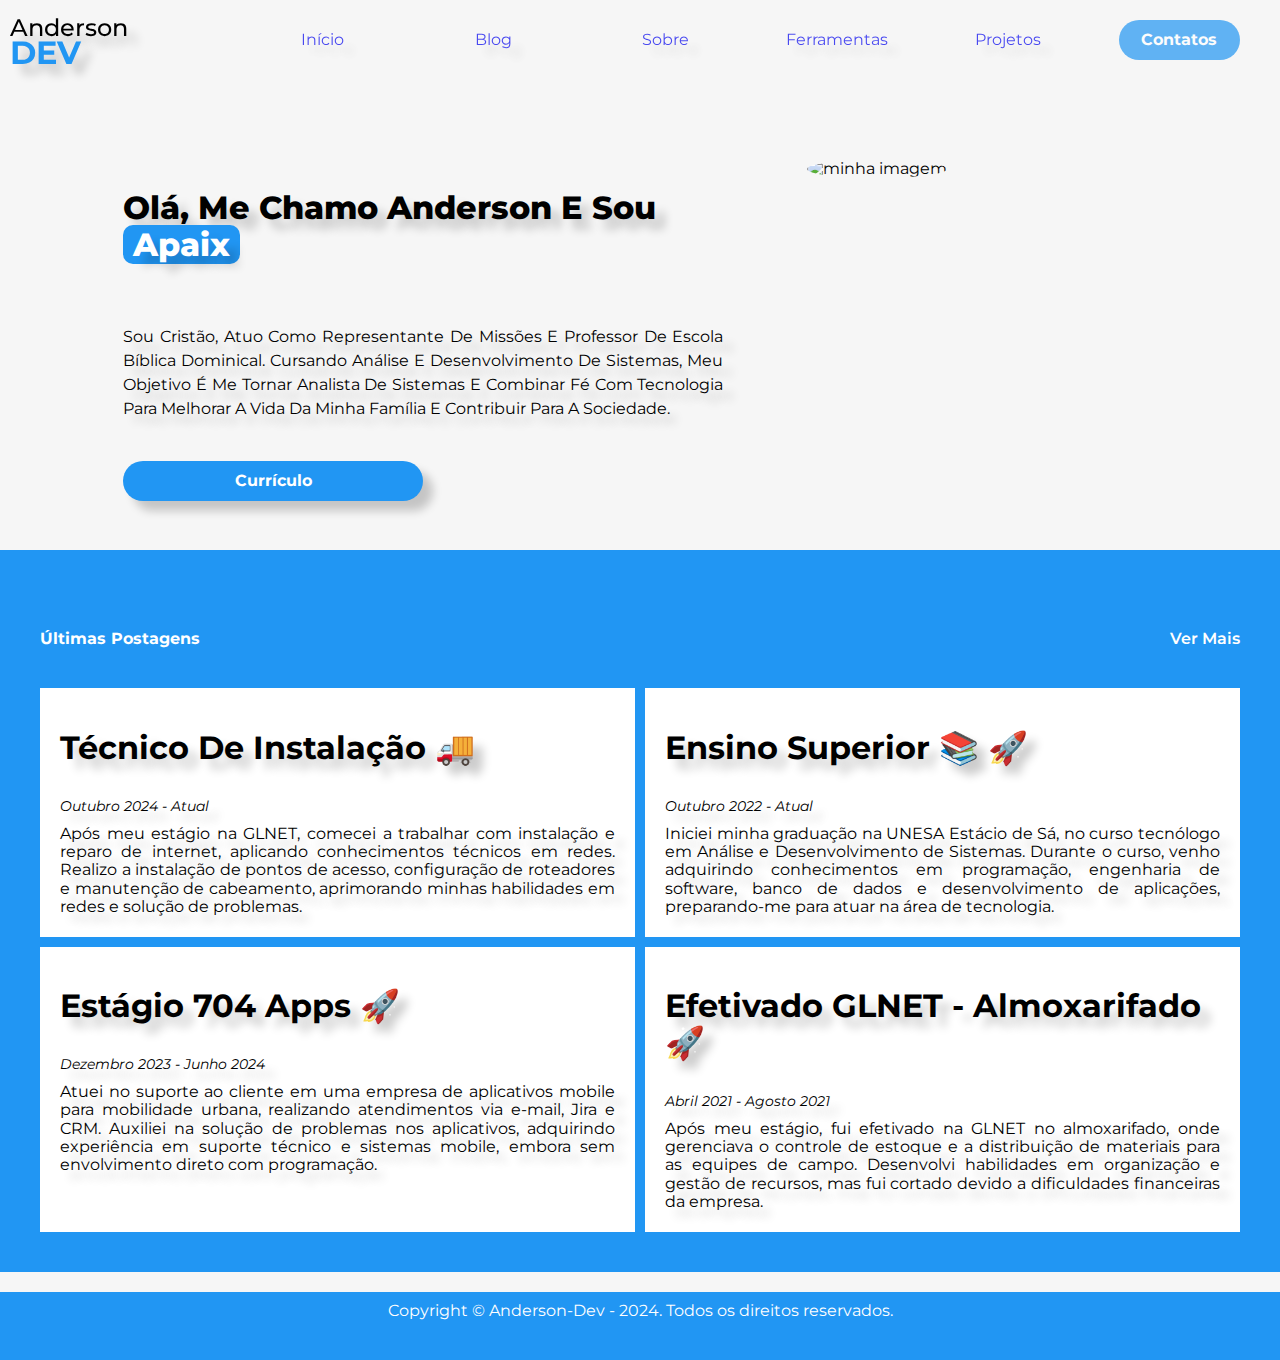
==== commit ab05eb6a: "atualizaçao" ====
--- a/index.html
+++ b/index.html
@@ -1,334 +1,180 @@
 <!DOCTYPE html>
-<html lang="en">
+<html lang="pt-BR">
   <head>
     <meta charset="UTF-8" />
     <meta name="viewport" content="width=device-width, initial-scale=1.0" />
-    <title>Portifólio</title>
+    <title>Portifólio 2.0</title>
     <link rel="stylesheet" href="./css/normalize.css" />
     <link rel="stylesheet" href="./css/styles.css" />
-    <link rel="stylesheet" href="./css/responsive.css" />
+    <link rel="stylesheet" href="./css/responsivo.css" />
+    <script src="https://unpkg.com/@phosphor-icons/web@2.1.1"></script>
   </head>
   <body>
+    <div id="indicador"></div>
     <header>
-      <nav id="navbar">
-        <a href="./index.html" class="nav-brand">Anderson Dev</a>
+      <div class="logo">
+        <span class="logo-1">Anderson</span>
+        <span class="logo-2">DEV</span>
+      </div>
 
-        <div class="menu-toggle" id="menu-toggle">☰</div>
+      <div class="div-hamburguer">
+        <i class="ph ph-list" id="menu-hamburguer"></i>
+      </div>
 
-        <ul class="nav-list" id="nav-list">
-          <li><a href="#banner-content-btn">Blog</a></li>
-          <li><a href="#">Sobre</a></li>
-          <li><a href="#">Projetos</a></li>
-          <li><a href="#">Contato</a></li>
+      <nav class="nav-list" id="nav-list">
+        <ul class="list-nav" id="list-nav">
+          <li><a href="./index.html">Início</a></li>
+          <li><a href="#">Blog</a></li>
+          <li><a href="#sobre">Sobre</a></li>
+          <li><a href="#ferramentas">Ferramentas</a></li>
+          <li><a href="#projetos">Projetos</a></li>
+          <li>
+            <div class="button">
+              <a href=""><button>Contatos</button></a>
+            </div>
+          </li>
         </ul>
       </nav>
     </header>
 
     <main>
-      <section id="banner">
-        <div class="banner-content">
-          <h1 class="banner-content-title">
-            Olá, eu me chamo Anderson, <br />sou
-            <span class="title-span"><code id="auto-escrita"></code></span>
+      <div class="sobre" id="sobre">
+        <section class="conteiner-informacoes">
+          <h1 class="h1-informacoes">
+            Olá, me chamo Anderson e sou <br />
+            <span id="auto-escrita"></span>
           </h1>
-          <p class="banner-content-subtitle">
-            Atualmente estou cursando Analise e Desenvolvimento de Sistemas pela
-            UNIVERSIDADE ESTÁCIO DE SÁ - UNESA, estou no 4° trimestre. Espero
-            que gostem do meu portifólio!!! (Ainda está em desenvolvimento)
+          <p class="paragrafo-informacoes">
+            Sou cristão, atuo como Representante de Missões e Professor de
+            Escola Bíblica Dominical. Cursando Análise e Desenvolvimento de
+            Sistemas, meu objetivo é me tornar Analista de Sistemas e combinar
+            fé com tecnologia para melhorar a vida da minha família e contribuir
+            para a sociedade.
           </p>
-          <a
-            href="./src/ANDERSON_DA_SILVA_VALENTIM.pdf"
-            download="curriculo_anderson_atualizado"
-            ><button class="banner-content-btn" id="banner-content-btn">
-              Baixar Curriculo
-            </button></a
-          >
-        </div>
-
-        <div>
+          <button class="botao-curriculo">Currículo</button>
+        </section>
+        <section class="conteiner-img">
           <img
             src="https://avatars.githubusercontent.com/u/168702409?v=4"
-            alt="Anderson Silva"
-            class="banner-image"
+            alt="minha imagem"
           />
+          <!-- <div style="width: 350px; height: 350px; background-color: aqua"></div> -->
+        </section>
+      </div>
 
-          <!-- <div class="imagem_improvisada"></div> -->
-        </div>
-      </section>
-
-      <section id="post">
-        <div class="post-content">
-          <div class="post-content-header">
-            <h2 class="section-title">Últimas postagens</h2>
-            <button href="#" class="view-all-link" id="btn-view-post">
-              View All
-            </button>
+      <div class="blog">
+        <div class="conteiner-blog">
+          <div class="header-blog">
+            <span class="titulo">Últimas postagens</span>
+            <span class="ver-mais" id="ver-mais">ver mais</span>
           </div>
-
-          <div class="post-cards">
-            <div class="post-card post-card-ativo">
-              <h3>Início do Trabalho como Técnico</h3>
-              <span>Outubro 2024 - Presente</span>
+          <div class="posts">
+            <div class="post post-ativo">
+              <h1>Técnico de Instalação &#128666;</h1>
+              <span>Outubro 2024 - Atual</span>
               <p>
-                Após estagiar na 704 Apps, busquei novas oportunidades de
-                emprego e fui selecionado para a
-                <a
-                  href="https://mkt.vistel.com.br/jnet-agora-e-vistel/?utm_source=adwords&utm_campaing=campanhainstitucional&utm_medium=GrupoInstitucional&utm_content=ad04&utm_term=Vistel%20telecom&gad_source=1&gclid=Cj0KCQiA4-y8BhC3ARIsAHmjC_G660l5NJ7_0Fv32Pl2CS_o-BpbBjSh1JyIhf13l3XvwSuw2Y_wpMAaAuD8EALw_wcB"
-                  target="_blank"
-                  >Vistel Telecom</a
-                >, onde atualmente atuo como instalador e reparista de internet.
+                Após meu estágio na GLNET, comecei a trabalhar com instalação e
+                reparo de internet, aplicando conhecimentos técnicos em redes.
+                Realizo a instalação de pontos de acesso, configuração de
+                roteadores e manutenção de cabeamento, aprimorando minhas
+                habilidades em redes e solução de problemas.
               </p>
             </div>
 
-            <div class="post-card post-card-ativo">
-              <h3>Estágio - 704 Apps</h3>
-              <span>Dezembro 2023 - Junho 2024</span>
+            <div class="post post-ativo">
+              <h1>Ensino superior &#128218; &#128640;</h1>
+              <span>Outubro 2022 - Atual</span>
               <p>
-                Consegui esse estágio na empresa
-                <a href="https://www.704apps.com.br/" target="_blank"
-                  >704 Apps</a
-                >
-                através da faculdade, que atua no desenvolvimento de aplicativos
-                mobile de mobilidade urbana. Trabalhei na área de suporte,
-                atendendo clientes via plataforma Jira, CRM e e-mail.
+                Iniciei minha graduação na UNESA Estácio de Sá, no curso
+                tecnólogo em Análise e Desenvolvimento de Sistemas. Durante o
+                curso, venho adquirindo conhecimentos em programação, engenharia
+                de software, banco de dados e desenvolvimento de aplicações,
+                preparando-me para atuar na área de tecnologia.
               </p>
             </div>
 
-            <div class="post-card post-card-ativo">
-              <h3>Ingressei na Faculdade</h3>
-              <span>Julho 2022 - Presente</span>
+            <div class="post post-ativo">
+              <h1>Estágio 704 Apps &#128640;</h1>
+              <span>Dezembro 2023 - Junho 2024</span>
               <p>
-                Iniciei minha jornada acadêmica na
-                <a
-                  href="https://estacio.br/inscricao?utm_source=google&utm_medium=cpc&utm_campaign=mm_estacio_grad_fundo_conv_ead_net_google_search_marca_na_conta-ead&&mkwid=s&pcrid=730824253383&pdv=c&pmt=p&pkw=faculdade%20de%20est%C3%A1cio%20de%20s%C3%A1&product=&pgrid=64669973236&cpgnid=1669184060&ptaid=aud-2326044157657:kwd-1442060093501&adext=&gad_source=1&gclid=Cj0KCQiA4-y8BhC3ARIsAHmjC_FF-ub5Zzn9XTTTUl27Z1nycKeHuMM6USeHKXVeX1R0zXvKmeY1kt4aAlNyEALw_wcB&gclsrc=aw.ds"
-                  target="_blank"
-                  >UNESA Estácio de Sá</a
-                >
-                visando ampliar meus conhecimentos e me tornar um profissional
-                mais completo e capacitado.
+                Atuei no suporte ao cliente em uma empresa de aplicativos mobile
+                para mobilidade urbana, realizando atendimentos via e-mail, Jira
+                e CRM. Auxiliei na solução de problemas nos aplicativos,
+                adquirindo experiência em suporte técnico e sistemas mobile,
+                embora sem envolvimento direto com programação.
               </p>
             </div>
 
-            <div class="post-card post-card-ativo">
-              <h3>Estágio - GLNET</h3>
-              <span>Janeiro 2022 - Março 2022</span>
+            <div class="post post-ativo">
+              <h1>Efetivado GLNET - Almoxarifado &#128640;</h1>
+              <span>Abril 2021 - Agosto 2021</span>
               <p>
-                Através do meu ensino médio técnico, estagiei na
-                <a href="https://glnet.com.br/" target="_blank">GLNET</a>, um
-                provedor de internet localizado na Fernandes Távora. Após três
-                meses de estágio, fui efetivado no cargo de almoxarifado por
-                quatro meses, mas devido a cortes financeiros, minha equipe foi
-                desligada.
+                Após meu estágio, fui efetivado na GLNET no almoxarifado, onde
+                gerenciava o controle de estoque e a distribuição de materiais
+                para as equipes de campo. Desenvolvi habilidades em organização
+                e gestão de recursos, mas fui cortado devido a dificuldades
+                financeiras da empresa.
               </p>
             </div>
 
-            <div class="post-card">
-              <h3>Técnico em Redes de Computadores</h3>
-              <span>Janeiro 2019 - Dezembro 2021</span>
+            <div class="post">
+              <h1>Estágio GLNET &#128640;</h1>
+              <span>janeiro 2021 - Abril 2021</span>
               <p>
-                Cursei o ensino médio técnico em Redes de Computadores na
-                <a
-                  href="https://qedu.org.br/escola/23323426-eeep-icaro-de-sousa-moreira"
-                  target="_blank"
-                >
-                  EEEP Ícaro de Sousa Moreira </a
-                >. Durante três anos, adquiri conhecimentos sólidos na área,
-                além de vivenciar experiências enriquecedoras.
+                Estagiei por 3 meses na GLNET, aplicando conhecimentos em Redes
+                de Computadores na instalação, manutenção de redes e resolução
+                de problemas de conectividade, consolidando minha experiência em
+                infraestrutura de redes.
               </p>
             </div>
 
-            <div class="post-card">
-              <h3>Técnico em Redes de Computadores</h3>
+            <div class="post">
+              <h1>Ensino médio Técnico - Redes de computadores &#128187;</h1>
               <span>Janeiro 2019 - Dezembro 2021</span>
               <p>
-                Cursei o ensino médio técnico em Redes de Computadores na
-                <a
-                  href="https://qedu.org.br/escola/23323426-eeep-icaro-de-sousa-moreira"
-                  target="_blank"
-                >
-                  EEEP Ícaro de Sousa Moreira </a
-                >. Durante três anos, adquiri conhecimentos sólidos na área,
-                além de vivenciar experiências enriquecedoras.
-              </p>
-            </div>
-
-            <div class="post-card">
-              <h3>Técnico em Redes de Computadores</h3>
-              <span>Janeiro 2019 - Dezembro 2021</span>
-              <p>
-                Cursei o ensino médio técnico em Redes de Computadores na
-                <a
-                  href="https://qedu.org.br/escola/23323426-eeep-icaro-de-sousa-moreira"
-                  target="_blank"
-                >
-                  EEEP Ícaro de Sousa Moreira </a
-                >. Durante três anos, adquiri conhecimentos sólidos na área,
-                além de vivenciar experiências enriquecedoras.
-              </p>
-            </div>
-
-            <div class="post-card">
-              <h3>Técnico em Redes de Computadores</h3>
-              <span>Janeiro 2019 - Dezembro 2021</span>
-              <p>
-                Cursei o ensino médio técnico em Redes de Computadores na
-                <a
-                  href="https://qedu.org.br/escola/23323426-eeep-icaro-de-sousa-moreira"
-                  target="_blank"
-                >
-                  EEEP Ícaro de Sousa Moreira </a
-                >. Durante três anos, adquiri conhecimentos sólidos na área,
-                além de vivenciar experiências enriquecedoras.
+                Formação técnica em redes, programação e engenharia de software,
+                com foco em configuração e segurança de redes, administração de
+                servidores e linguagens de programação. Essencial para minha
+                base tecnológica.
               </p>
             </div>
           </div>
         </div>
-      </section>
+      </div>
     </main>
 
     <footer>
-      <div class="name_site"><h3>Anderson Dev</h3></div>
-      <div class="logo_contato">
-        <div>
+      <div>
+        <span
+          >Copyright © Anderson-Dev - 2024. Todos os direitos reservados.</span
+        >
+        <div class="icones">
           <a
             href="https://wa.me/5585989728040?text=Ol%C3%A1%20Anderson,%20gostaria%20de%20conhecer%20um%20pouco%20mais%20sobre%20seu%20trabalho."
-            class="logo_whatsapp"
             target="_blank"
-          >
-            <svg
-              xmlns="http://www.w3.org/2000/svg"
-              width="32"
-              height="32"
-              fill="#f2f2f2"
-              viewBox="0 0 256 256"
-            >
-              <path
-                d="M187.58,144.84l-32-16a8,8,0,0,0-8,.5l-14.69,9.8a40.55,40.55,0,0,1-16-16l9.8-14.69a8,8,0,0,0,.5-8l-16-32A8,8,0,0,0,104,64a40,40,0,0,0-40,40,88.1,88.1,0,0,0,88,88,40,40,0,0,0,40-40A8,8,0,0,0,187.58,144.84ZM152,176a72.08,72.08,0,0,1-72-72A24,24,0,0,1,99.29,80.46l11.48,23L101,118a8,8,0,0,0-.73,7.51,56.47,56.47,0,0,0,30.15,30.15A8,8,0,0,0,138,155l14.61-9.74,23,11.48A24,24,0,0,1,152,176ZM128,24A104,104,0,0,0,36.18,176.88L24.83,210.93a16,16,0,0,0,20.24,20.24l34.05-11.35A104,104,0,1,0,128,24Zm0,192a87.87,87.87,0,0,1-44.06-11.81,8,8,0,0,0-6.54-.67L40,216,52.47,178.6a8,8,0,0,0-.66-6.54A88,88,0,1,1,128,216Z"
-              ></path>
-            </svg>
-          </a>
-        </div>
+            ><i class="ph ph-whatsapp-logo"></i
+          ></a>
 
-        <div>
-          <a
-            href="mailto:anderson.developer360@gmail.com.br"
-            class="logo_email"
-            target="_blank"
-          >
-            <svg
-              xmlns="http://www.w3.org/2000/svg"
-              width="32"
-              height="32"
-              fill="#ffffff"
-              viewBox="0 0 256 256"
-            >
-              <path
-                d="M224,48H32a8,8,0,0,0-8,8V192a16,16,0,0,0,16,16H216a16,16,0,0,0,16-16V56A8,8,0,0,0,224,48ZM203.43,64,128,133.15,52.57,64ZM216,192H40V74.19l82.59,75.71a8,8,0,0,0,10.82,0L216,74.19V192Z"
-              ></path>
-            </svg>
-          </a>
-        </div>
-
-        <div>
-          <a
-            href="https://github.com/Anderson-Silva1"
-            class="logo_github"
-            target="_blank"
-          >
-            <svg
-              xmlns="http://www.w3.org/2000/svg"
-              width="32"
-              height="32"
-              fill="#f2f2f2"
-              viewBox="0 0 256 256"
-            >
-              <path
-                d="M208.31,75.68A59.78,59.78,0,0,0,202.93,28,8,8,0,0,0,196,24a59.75,59.75,0,0,0-48,24H124A59.75,59.75,0,0,0,76,24a8,8,0,0,0-6.93,4,59.78,59.78,0,0,0-5.38,47.68A58.14,58.14,0,0,0,56,104v8a56.06,56.06,0,0,0,48.44,55.47A39.8,39.8,0,0,0,96,192v8H72a24,24,0,0,1-24-24A40,40,0,0,0,8,136a8,8,0,0,0,0,16,24,24,0,0,1,24,24,40,40,0,0,0,40,40H96v16a8,8,0,0,0,16,0V192a24,24,0,0,1,48,0v40a8,8,0,0,0,16,0V192a39.8,39.8,0,0,0-8.44-24.53A56.06,56.06,0,0,0,216,112v-8A58.14,58.14,0,0,0,208.31,75.68ZM200,112a40,40,0,0,1-40,40H112a40,40,0,0,1-40-40v-8a41.74,41.74,0,0,1,6.9-22.48A8,8,0,0,0,80,73.83a43.81,43.81,0,0,1,.79-33.58,43.88,43.88,0,0,1,32.32,20.06A8,8,0,0,0,119.82,64h32.35a8,8,0,0,0,6.74-3.69,43.87,43.87,0,0,1,32.32-20.06A43.81,43.81,0,0,1,192,73.83a8.09,8.09,0,0,0,1,7.65A41.72,41.72,0,0,1,200,104Z"
-              ></path>
-            </svg>
-          </a>
-        </div>
-
-        <div>
-          <a
+          <a href="mailto:anderson.developer360@gmail.com.br" target="_blank"
+            ><i class="ph ph-envelope-simple"></i
+          ></a>
+          <a href="https://github.com/Anderson-Silva1" target="_blank"
+            ><i class="ph ph-github-logo"></i></a
+          ><a
             href="https://www.linkedin.com/in/anderson-silva-developer"
             target="_blank"
-            class="logo_linkedin"
-          >
-            <svg
-              xmlns="http://www.w3.org/2000/svg"
-              width="32"
-              height="32"
-              fill="#f2f2f2"
-              viewBox="0 0 256 256"
-            >
-              <path
-                d="M216,24H40A16,16,0,0,0,24,40V216a16,16,0,0,0,16,16H216a16,16,0,0,0,16-16V40A16,16,0,0,0,216,24Zm0,192H40V40H216V216ZM96,112v64a8,8,0,0,1-16,0V112a8,8,0,0,1,16,0Zm88,28v36a8,8,0,0,1-16,0V140a20,20,0,0,0-40,0v36a8,8,0,0,1-16,0V112a8,8,0,0,1,15.79-1.78A36,36,0,0,1,184,140ZM100,84A12,12,0,1,1,88,72,12,12,0,0,1,100,84Z"
-              ></path>
-            </svg>
-          </a>
+            ><i class="ph ph-linkedin-logo"></i></a
+          ><a
+            href="https://www.instagram.com/anderson_silva_developer/"
+            target="_blank"
+            ><i class="ph ph-instagram-logo"></i></a
+          ><a href="https://www.youtube.com/@Anderson-dev360" target="_blank"
+            ><i class="ph ph-youtube-logo"></i></a
+          ><a href="#" target="_blank"><i class="ph ph-discord-logo"></i></a>
         </div>
-
-        <div>
-          <a
-            href="https://www.instagram.com/anderson_silva_developer/"
-            class="logo_instagram"
-            target="_blank"
-          >
-            <svg
-              xmlns="http://www.w3.org/2000/svg"
-              width="32"
-              height="32"
-              fill="#ffffff"
-              viewBox="0 0 256 256"
-            >
-              <path
-                d="M128,80a48,48,0,1,0,48,48A48.05,48.05,0,0,0,128,80Zm0,80a32,32,0,1,1,32-32A32,32,0,0,1,128,160ZM176,24H80A56.06,56.06,0,0,0,24,80v96a56.06,56.06,0,0,0,56,56h96a56.06,56.06,0,0,0,56-56V80A56.06,56.06,0,0,0,176,24Zm40,152a40,40,0,0,1-40,40H80a40,40,0,0,1-40-40V80A40,40,0,0,1,80,40h96a40,40,0,0,1,40,40ZM192,76a12,12,0,1,1-12-12A12,12,0,0,1,192,76Z"
-              ></path>
-            </svg>
-          </a>
-        </div>
-
-        <div>
-          <a
-            href="https://www.youtube.com/@Anderson-dev360"
-            class="logo_youtube"
-            target="_blank"
-            ><svg
-              xmlns="http://www.w3.org/2000/svg"
-              width="32"
-              height="32"
-              fill="#f2f2f2"
-              viewBox="0 0 256 256"
-            >
-              <path
-                d="M164.44,121.34l-48-32A8,8,0,0,0,104,96v64a8,8,0,0,0,12.44,6.66l48-32a8,8,0,0,0,0-13.32ZM120,145.05V111l25.58,17ZM234.33,69.52a24,24,0,0,0-14.49-16.4C185.56,39.88,131,40,128,40s-57.56-.12-91.84,13.12a24,24,0,0,0-14.49,16.4C19.08,79.5,16,97.74,16,128s3.08,48.5,5.67,58.48a24,24,0,0,0,14.49,16.41C69,215.56,120.4,216,127.34,216h1.32c6.94,0,58.37-.44,91.18-13.11a24,24,0,0,0,14.49-16.41c2.59-10,5.67-28.22,5.67-58.48S236.92,79.5,234.33,69.52Zm-15.49,113a8,8,0,0,1-4.77,5.49c-31.65,12.22-85.48,12-86,12H128c-.54,0-54.33.2-86-12a8,8,0,0,1-4.77-5.49C34.8,173.39,32,156.57,32,128s2.8-45.39,5.16-54.47A8,8,0,0,1,41.93,68c30.52-11.79,81.66-12,85.85-12h.27c.54,0,54.38-.18,86,12a8,8,0,0,1,4.77,5.49C221.2,82.61,224,99.43,224,128S221.2,173.39,218.84,182.47Z"
-              ></path>
-            </svg>
-          </a>
-        </div>
-
-        <div>
-          <a href="#" class="logo_discord">
-            <svg
-              xmlns="http://www.w3.org/2000/svg"
-              width="32"
-              height="32"
-              fill="#f2f2f2"
-              viewBox="0 0 256 256"
-            >
-              <path
-                d="M104,140a12,12,0,1,1-12-12A12,12,0,0,1,104,140Zm60-12a12,12,0,1,0,12,12A12,12,0,0,0,164,128Zm74.45,64.9-67,29.71a16.17,16.17,0,0,1-21.71-9.1l-8.11-22q-6.72.45-13.63.46t-13.63-.46l-8.11,22a16.18,16.18,0,0,1-21.71,9.1l-67-29.71a15.93,15.93,0,0,1-9.06-18.51L38,58A16.07,16.07,0,0,1,51,46.14l36.06-5.93a16.22,16.22,0,0,1,18.26,11.88l3.26,12.84Q118.11,64,128,64t19.4.93l3.26-12.84a16.21,16.21,0,0,1,18.26-11.88L205,46.14A16.07,16.07,0,0,1,218,58l29.53,116.38A15.93,15.93,0,0,1,238.45,192.9ZM232,178.28,202.47,62s0,0-.08,0L166.33,56a.17.17,0,0,0-.17,0l-2.83,11.14c5,.94,10,2.06,14.83,3.42A8,8,0,0,1,176,86.31a8.09,8.09,0,0,1-2.16-.3A172.25,172.25,0,0,0,128,80a172.25,172.25,0,0,0-45.84,6,8,8,0,1,1-4.32-15.4c4.82-1.36,9.78-2.48,14.82-3.42L89.83,56s0,0-.12,0h0L53.61,61.93a.17.17,0,0,0-.09,0L24,178.33,91,208a.23.23,0,0,0,.22,0L98,189.72a173.2,173.2,0,0,1-20.14-4.32A8,8,0,0,1,82.16,170,171.85,171.85,0,0,0,128,176a171.85,171.85,0,0,0,45.84-6,8,8,0,0,1,4.32,15.41A173.2,173.2,0,0,1,158,189.72L164.75,208a.22.22,0,0,0,.21,0Z"
-              ></path>
-            </svg>
-          </a>
-        </div>
-      </div>
-      <div>
-        <p>Copyright © Anderson-Dev - 2024. Todos os direitos reservados.</p>
       </div>
     </footer>
 
-    <script src="./js/script.js"></script>
+    <script src="./javascript/script.js"></script>
   </body>
 </html>
--- a/css/styles.css
+++ b/css/styles.css
@@ -1,302 +1,376 @@
-@import url("https://fonts.googleapis.com/css2?family=Heebo:wght@100..900&display=swap");
-@import url("https://fonts.googleapis.com/css2?family=Manrope:wght@200..800&display=swap");
+@import url("https://fonts.googleapis.com/css2?family=Montserrat:ital,wght@0,100..900;1,100..900&display=swap");
+
+:root {
+  /* Cor de fundo*/
+  --background: #f6f6f6;
+  --background-secundario: #c1c1c1;
+
+  /* Cor do texto*/
+  --cor-principal: #2196f3;
+  --cor-secundaria: #3627d9;
+  --cor-contraste: #7027d9;
+  --cor-contraste2: #000;
+
+  /* Fonte*/
+  --fonte-principal: "Montserrat", serif;
+
+  /* Sombra */
+  --sombra: 10px 10px 10px rgba(0, 0, 0, 0.2);
+}
+
+#indicador {
+  width: 0;
+  height: 0.35rem;
+  /* background-color: var(--cor-principal); */
+  background-color: var(--cor-contraste);
+  position: fixed;
+  top: 0;
+  z-index: 2;
+}
+
+body {
+  width: 100%;
+  background-color: var(--background);
+  /* color: var(--background-secundario); */
+  font-family: var(--fonte-principal);
+}
 
 *,
-::after,
-::before {
+*::after,
+*::before {
   margin: 0;
   padding: 0;
   box-sizing: border-box;
 }
 
-:root {
-  /* --background: #f7f7f7; */
-  --background: #ffffff;
-  --background2: #edf7ff;
-  --background_teste: #777777;
-  --cor1: #333333;
-  --cor-secundaria: #2196f3;
-  --cor-texto_contraste: #ffffff;
-}
-
-html {
-  scroll-behavior: smooth;
-}
-
-body {
-  font-family: "Heebo", serif;
-  background-color: var(--background);
-}
-
+/* Header */
 header {
   width: 100%;
+  max-width: 1400px;
+  min-width: 320px;
   height: 80px;
   background-color: var(--background);
-  /* background-color: red; */
+  color: var(--cor-contraste2);
+  display: grid;
+  grid-template-columns: 0.5fr 2fr;
+  justify-content: space-evenly;
+  align-items: center;
+  padding: 0 10px;
   position: fixed;
   top: 0;
-}
-
-header nav {
+  left: 50%;
+  transform: translateX(-50%);
+  margin: 0 auto;
+  z-index: 1;
+}
+
+.div-hamburguer {
+  display: none;
+}
+
+#menu-hamburguer {
+  color: #000;
+}
+
+header div.logo {
+  display: flex;
+  line-height: 25px;
+  flex-direction: column;
+  cursor: pointer;
+}
+
+/* Logo Site primeiro texto */
+header div.logo span.logo-1 {
+  font-weight: 500;
+  font-size: 1.5rem;
+  text-shadow: var(--sombra);
+}
+
+/* Logo Site segundo texto */
+header div.logo span.logo-2 {
+  text-transform: capitalize;
+  font-size: 2rem;
+  font-weight: bold;
+  text-shadow: var(--sombra);
+  color: var(--cor-principal);
+}
+
+header nav.nav-list ul.list-nav {
+  display: grid;
+  grid-template-columns: repeat(6, 0.8fr);
+  align-items: center;
+  justify-content: center;
+  gap: 20px;
+  list-style: none;
+}
+
+/* Item de navegação */
+header nav.nav-list ul.list-nav li {
+  text-align: center;
+  /* padding: 10px; */
+  width: 80%;
+  height: 40px;
+  line-height: 40px;
+  border-radius: 20px;
+  transition: all 0.5s;
+}
+
+header nav.nav-list ul.list-nav li:hover {
+  background-color: var(--cor-contraste2);
+  transition: all 0.5s;
+  opacity: 0.7;
+}
+
+header nav.nav-list ul.list-nav li {
+  opacity: 0.7;
+}
+
+/* link de navegação */
+header nav.nav-list ul.list-nav li a {
+  text-decoration: none;
+  display: inline-block;
   width: 100%;
   height: 100%;
-  padding: 0 4rem;
-  display: flex;
-  flex-direction: row;
-  justify-content: space-between;
-  align-items: center;
-}
-
-header nav#navbar a.nav-brand {
-  text-decoration: none;
+  transition: all 0.5s;
+  text-shadow: var(--sombra);
+}
+
+header nav.nav-list ul.list-nav li a:hover {
+  color: var(--cor-principal);
+  transition: all 0.5s;
+}
+
+header nav.nav-list ul.list-nav li a:active {
+  opacity: 0.7;
+}
+
+/* Botão contatos */
+
+header nav.nav-list ul.list-nav li:last-child {
+  color: red;
+}
+
+.button {
+  width: 100%;
+  height: 100%;
+  /* background-color: #000; */
+  display: flex;
+  align-items: center;
+  justify-content: center;
+}
+
+.button a {
+  display: block;
+  width: 100%;
+  height: 100%;
+  text-align: center;
+}
+
+.button button {
+  background-color: var(--cor-principal);
+  border: none;
+  width: 100%;
+  height: 40px;
+  border-radius: 20px;
+  text-align: center;
+  font-weight: 700;
+  color: #fff;
+  transition: color 0.5s;
+  transition: background-color 0.5s;
+  cursor: pointer;
+}
+
+header .button button:active {
+  opacity: 0.6;
+}
+
+header .button button:hover {
+  background-color: var(--cor-contraste2);
+  color: var(--cor-principal);
+  transition: color 0.5s;
+  transition: background-color 0.5s;
+}
+
+/* main */
+main {
+  width: 100%;
+  margin-top: 160px;
+  display: flex;
+  flex-direction: column;
+  gap: 40px;
+  margin-bottom: 20px;
+}
+main .sobre {
+  display: flex;
+  justify-content: space-evenly;
+  align-items: center;
+  max-width: 1200px;
+  min-width: 320px;
+  margin: 0 auto;
+}
+/* seção informações do main */
+.conteiner-informacoes {
+  width: 50%;
+  display: flex;
+  flex-direction: column;
+  gap: 40px;
+  justify-content: start;
+  /* align-items: center; */
+}
+.conteiner-informacoes h1 {
+  font-weight: 800;
   font-size: 2rem;
+  text-transform: capitalize;
+  text-shadow: var(--sombra);
+}
+.conteiner-informacoes h1 #auto-escrita {
+  padding: 0 10px;
+  color: #fff;
+  border-radius: 10px;
+  background-color: var(--cor-principal);
+}
+.conteiner-informacoes p {
+  font-weight: 400;
+  font-size: 1rem;
+  line-height: 24px;
+  text-transform: capitalize;
+  /* text-indent: 35px; */
+  text-align: justify;
+  text-shadow: var(--sombra);
+}
+.conteiner-informacoes button {
+  width: 50%;
+  height: 40px;
+  border: none;
+  border-radius: 50px;
+  font-size: 1rem;
   font-weight: 700;
-  color: var(--cor1);
-  transition: color 2s;
-}
-
-header nav#navbar .nav-brand:hover {
-  color: var(--cor-secundaria);
-  transition: color 0.5s;
-}
-
-/* Menu Hamburguer */
-.menu-toggle {
-  display: block;
-  font-size: 2rem;
-}
-
-.menu-toggle:hover {
-  color: var(--cor-secundaria);
-  transition: color 0.5s;
-  cursor: pointer;
-}
-
-.nav-list {
-  height: 80px;
-  display: flex;
-  flex-direction: column;
-  gap: 10px;
-  list-style: none;
-  display: none;
-  position: absolute;
-  right: 10px;
-  top: 80px;
-
-  
-    
-    visibility: hidden;
-    
-}
-
-@keyframes slideDown {
-  from {
-      opacity: 0;
-      transform: translateY(-40px);
-  }
-  to {
-      opacity: 1;
-      transform: translateY(0);
-  }
-}
-
-
-
-.active {
-  display: flex;
-  opacity: 1;
-  visibility: visible;
-  animation: slideDown 1s ease-out forwards;
-}
-
-.hide {
-  
-  display: none;
-}
-
-.nav-list li {
-  background-color: var(--cor-secundaria);
-  width: 200px;
-  border-radius: 20px;
-}
-
-.nav-list li a {
-  text-decoration: none;
-  font-size: 2rem;
-  width: 100%;
-  height: 100%;
-  color: var(--background);
-  padding: 30px;
-  line-height: 4rem;
-}
-
-/* Main - section informaçoes principais */
-main {
-  margin-top: 100px;
-  width: 100%;
-}
-main section#banner {
-  padding-top: 40px;
-  margin-bottom: 80px;
-  width: 100%;
-  display: flex;
-  flex-direction: column-reverse;
-  gap: 80px;
-  align-items: center;
-}
-
-main section#banner div.banner-content {
-  width: 80%;
-  display: flex;
-  flex-direction: column;
-  justify-content: center;
-  align-items: center;
-  gap: 40px;
-  
-}
-
-main section#banner div.banner-content h1 {
-  text-align: center;
-  font-size: 2.5rem;
-}
-
-main section#banner div.banner-content h1 span.title-span {
-  background-color: var(--cor-secundaria);
-  color: var(--cor-texto_contraste);
-  padding: 0 0.5rem;
-  border-radius: 10px;
-  font-size: 2.3rem;
-}
-
-main section#banner div.banner-content p {
-  font-weight: 400;
-  font-size: 1.3rem;
-  line-height: 2rem;
-  max-width: 500px;
-  margin-bottom: 40px;
-  text-align: center;
-}
-
-main section#banner div img {
+  background-color: var(--cor-principal);
+  color: #fff;
+  box-shadow: var(--sombra);
+  cursor: pointer;
+}
+.conteiner-informacoes button:hover {
+  opacity: 0.7;
+}
+
+/* Imagem do main */
+.conteiner-img {
   width: 350px;
   height: 350px;
+}
+.conteiner-img img {
+  width: 100%;
+  height: 100%;
   border-radius: 50%;
 }
-.imagem_improvisada {
-  width: 350px;
-  height: 350px;
-  border-radius: 50%;
-  background-color: #333333;
-}
-
-main section#banner div.banner-content .banner-content-btn {
-  width: 17rem;
-  height: 3rem;
-  background-color: var(--cor-secundaria);
-  color: var(--cor-texto_contraste);
-  font-size: 1.7rem;
-  font-weight: 500;
-  cursor: pointer;
-  border-radius: 10px;
-  padding: 8px 24px;
-  border: none;
-}
-
-/* ----------- */
-main section#post {
-    background-color: var(--background2);
-  }
-
-
-  
-  main section#post div.post-content div.post-content-header {
-    display: flex;
-    justify-content: space-between;
-    align-items: center;
-    padding: 2rem 1.5rem;
-  }
-
-  main section#post div.post-content div.post-content-header h2.section-title {
-    font-weight: 500;
-    font-size: 1.5rem;
-    line-height: 60px;
-    color: var(--cor1);
-  }
-  
-  main section#post div.post-content div.post-content-header .view-all-link {
-    text-decoration: none;
-    color: var(--cor-secundaria);
-    border: none;
-    background: none;
-    cursor: pointer;
-  }
-  
-  main section#post div.post-content div.post-cards {
-    display: grid;
-    grid-template-columns: 1fr;
-    gap: 2rem;
-    padding: 0 1.5rem;
-  }
-  
-  main section#post div.post-content div.post-cards div.post-card {
-    padding: 1.5rem;
-    background-color: var(--background);
-    margin-bottom: 2rem;
-    display: none;
-  }
-  
-  main
-    section#post
-    div.post-content
-    div.post-cards
-    div.post-card.post-card-ativo {
-    display: block;
-  }
-  
-  main section#post div.post-content div.post-cards div.post-card h3 {
-    font-weight: 700;
-    font-size: 1.5rem;
-    line-height: 2rem;
-    margin: 2rem 0;
-  }
-  
-  main section#post div.post-content div.post-cards div.post-card span {
-    font-size: 1.1rem;
-    font-weight: 400;
-    line-height: 1.5rem;
-    margin-bottom: 2rem;
-    display: block;
-  }
-  
-  main section#post div.post-content div.post-cards div.post-card p {
-    font-size: 1rem;
-    font-weight: 400;
-    line-height: 1.5rem;
-  }
-
-
-  /* Footer */
-
-  footer {
-    width: 100%;
-    height: 200px;
-    margin: 60px 0 0 0 ;
-    background-color: var(--cor-secundaria);
-    border-top: 1px solid #adb2b7;
-    display: flex;
-    flex-direction: column;
-    justify-content: center;
-    align-items: center;
-    gap: 30px;
-    color: #fff;
-    font-family: "Manrope", serif;
-  }
-  
-  footer div.name_site h3 {
-    font-size: 2rem;
-  }
-  
-  footer div.logo_contato {
-    display: flex;
-    gap: 10px;
-  }+
+main .blog {
+  width: 100%;
+  padding: 40px 20px;
+  background-color: var(--cor-principal);
+}
+
+.conteiner-blog {
+  max-width: 1200px;
+  min-width: 320px;
+  margin: auto;
+}
+
+main .blog .header-blog {
+  display: flex;
+  justify-content: space-between;
+  margin: 40px 0;
+}
+main .blog .header-blog span.titulo {
+  color: #fff;
+  font-weight: 700;
+  text-transform: capitalize;
+}
+main .blog .header-blog span.ver-mais {
+  color: #fff;
+  font-weight: 600;
+  text-transform: capitalize;
+  cursor: pointer;
+}
+main .blog .posts {
+  display: grid;
+  grid-template-columns: repeat(2, 1fr);
+  gap: 10px;
+}
+
+main .blog .conteiner-blog .posts .post {
+  background-color: #fff;
+  /* border: 2px solid black; */
+  padding: 20px;
+  display: flex;
+  flex-direction: column;
+  gap: 10px;
+  display: none;
+}
+
+main .blog .posts .post.post-ativo {
+  display: flex;
+}
+
+main .blog .posts .post h1 {
+  font-weight: bolder;
+  text-transform: capitalize;
+  text-shadow: var(--sombra);
+}
+main .blog .posts .post span {
+  font-size: 0.9rem;
+  font-style: italic;
+  text-shadow: var(--sombra);
+}
+main .blog .posts .post p {
+  text-shadow: var(--sombra);
+  text-align: justify;
+}
+
+/* Footer */
+footer {
+  width: 100%;
+  min-width: 320px;
+  background-color: var(--cor-principal);
+  margin: auto;
+  position: relative;
+  bottom: 0;
+  /* opacity: 0.6; */
+}
+
+footer div {
+  width: 100%;
+  max-width: 1200px;
+  margin: auto;
+  display: flex;
+  flex-direction: column;
+  justify-content: center;
+  align-items: center;
+  gap: 10px;
+  padding: 10px 0;
+}
+
+footer div span {
+  color: #fff;
+}
+
+footer a {
+  text-decoration: none;
+}
+
+.ph {
+  font-size: 2rem;
+  color: #fff;
+  cursor: pointer;
+}
+
+.icones {
+  display: flex;
+  /* flex-direction: ; */
+  flex-direction: row;
+}
+
+.icones a {
+  display: block;
+}
--- a/css/responsivo.css
+++ b/css/responsivo.css
@@ -0,0 +1,125 @@
+@media (max-width: 1073px) {
+  main div.sobre .conteiner-informacoes .h1-informacoes {
+    font-size: 1.9rem;
+  }
+
+  main div.sobre .conteiner-informacoes .h1-informacoes span {
+    font-size: 1.9rem;
+  }
+}
+
+@media (max-width: 1019px) {
+  main div.sobre .conteiner-informacoes .h1-informacoes {
+    font-size: 1.8rem;
+  }
+}
+
+@media (max-width: 929px) {
+  main div.sobre .conteiner-informacoes .h1-informacoes span {
+    font-size: 1.8rem;
+  }
+}
+
+@media (max-width: 882px) {
+  .sobre {
+    display: flex;
+    flex-direction: column-reverse;
+    justify-content: center;
+    align-items: center;
+    gap: 40px;
+  }
+
+  .conteiner-informacoes {
+    display: flex;
+    justify-content: center;
+    align-items: center;
+    width: 460px;
+  }
+
+  .sobre .conteiner-informacoes h1 {
+    color: green;
+    text-align: center;
+  }
+
+  .sobre .conteiner-informacoes p {
+    text-align: center;
+  }
+
+  main .conteiner-blog .posts {
+    display: grid;
+    grid-template-columns: repeat(1, 1fr);
+  }
+}
+
+@media (max-width: 950px) {
+  header {
+    display: grid;
+    grid-template-columns: 1fr 1fr;
+    justify-content: space-between;
+    padding: 0 40px;
+  }
+
+  .activate {
+    display: block;
+  }
+
+  .hide {
+    display: none;
+  }
+
+  .div-hamburguer {
+    display: block;
+    width: 100%;
+    display: flex;
+    align-items: end;
+    justify-content: end;
+  }
+
+  .div-hamburguer #menu-hamburguer {
+    cursor: pointer;
+  }
+
+  #nav-list {
+    display: none;
+  }
+
+  #list-nav {
+    display: flex;
+    flex-direction: column;
+    position: fixed;
+    gap: 0;
+    top: 0;
+    right: 0;
+  }
+
+  #list-nav li {
+    opacity: 0.9;
+    width: 400px;
+    height: 100px;
+    background-color: #2196f3;
+    border-radius: 0;
+    line-height: 100px;
+    font-size: 2rem;
+    font-weight: 700;
+  }
+
+  #nav-list #list-nav li:hover {
+    opacity: 0.6;
+  }
+  #nav-list #list-nav li a {
+    color: #fff;
+    display: block;
+    width: 100%;
+    height: 100%;
+  }
+
+  #nav-list #list-nav li button {
+    width: 100%;
+    height: 100%;
+    background: none;
+  }
+
+  #nav-list #list-nav li button:hover {
+    color: #fff;
+  }
+}
